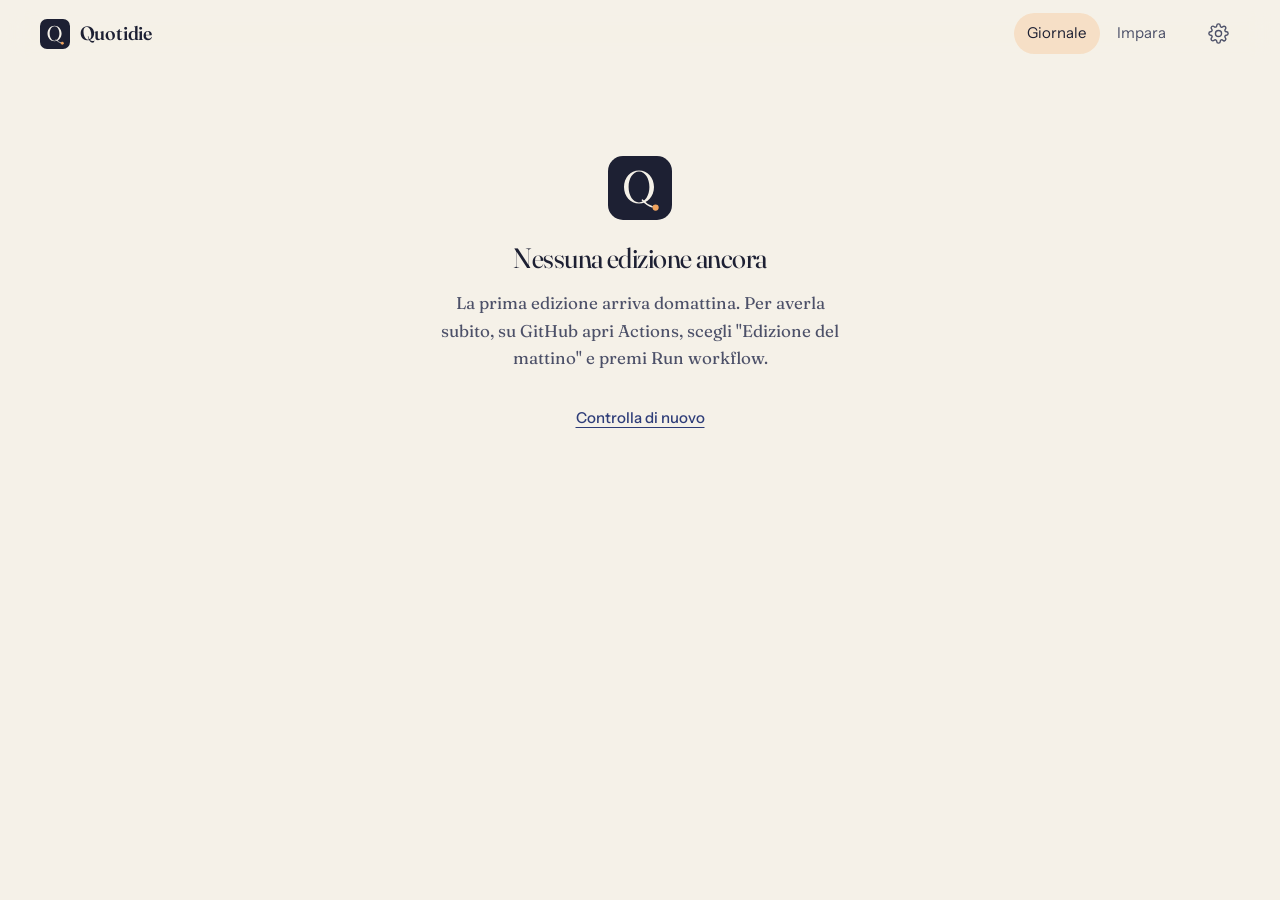
==== index.html @ 39e0396f "Prima versione di Quotidie" ====
<!DOCTYPE html>
<html lang="it" data-theme="auto">
<head>
  <meta charset="utf-8">
  <meta name="viewport" content="width=device-width, initial-scale=1, viewport-fit=cover">
  <title>Quotidie</title>
  <meta name="description" content="Il tuo giornale del mattino e una lezione al giorno.">

  <!-- iOS: installazione come app dalla schermata Home (icona e manifest li genera app.js) -->
  <meta name="apple-mobile-web-app-capable" content="yes">
  <meta name="mobile-web-app-capable" content="yes">
  <meta name="apple-mobile-web-app-status-bar-style" content="black-translucent">
  <meta name="apple-mobile-web-app-title" content="Quotidie">
  <meta name="format-detection" content="telephone=no">
  <meta name="theme-color" content="#F5F1E8" id="theme-color">

  <link rel="preconnect" href="https://fonts.googleapis.com">
  <link rel="preconnect" href="https://fonts.gstatic.com" crossorigin>
  <link rel="stylesheet" href="https://fonts.googleapis.com/css2?family=Fraunces:ital,opsz,wght@0,9..144,300..800;1,9..144,300..700&family=Instrument+Sans:wght@400..600&display=swap">
  <link rel="stylesheet" href="style.css">

  <!-- Applica subito tema e dimensione testo salvati, per evitare il flash -->
  <script>
    try {
      var p = JSON.parse(localStorage.getItem('qd.prefs') || '{}');
      if (p.theme) document.documentElement.dataset.theme = p.theme;
      if (p.textScale) document.documentElement.style.setProperty('--text-scale', p.textScale);
    } catch (e) {}
  </script>
</head>
<body>
  <!-- Monogramma: una Q dal tratto contrastato, la coda finisce nel sole -->
  <svg width="0" height="0" style="position:absolute" aria-hidden="true">
    <symbol id="logo-mark" viewBox="0 0 64 64">
      <rect width="64" height="64" rx="15" fill="var(--logo-bg)"/>
      <path fill="var(--logo-line)" fill-rule="evenodd" d="M31 14.5c-8.6 0-15 7.4-15 16.5s6.4 16.5 15 16.5 15-7.4 15-16.5-6.4-16.5-15-16.5Zm0 1.1c-6 0-10.4 6.9-10.4 15.4S25 46.4 31 46.4 41.4 39.5 41.4 31 37 15.6 31 15.6Z"/>
      <path d="M34.5 44.2c2.6 2.9 5.6 5.4 9.6 6.6" fill="none" stroke="var(--logo-line)" stroke-width="1.6" stroke-linecap="round"/>
      <circle cx="47.6" cy="51.6" r="3.1" fill="var(--logo-sun)"/>
    </symbol>
  </svg>

  <header class="topbar" id="topbar">
    <a class="brand" href="#/news" aria-label="Quotidie, vai al giornale">
      <svg class="brand-mark" aria-hidden="true"><use href="#logo-mark"/></svg>
      <span class="brand-name">Quotidie</span>
    </a>
    <nav class="topnav" aria-label="Sezioni">
      <a href="#/news" data-tab="news">Giornale</a>
      <a href="#/learn" data-tab="learn">Impara</a>
    </nav>
    <a class="icon-btn" href="#/settings" data-tab="settings" aria-label="Impostazioni">
      <svg viewBox="0 0 24 24" aria-hidden="true"><path d="M12 15.5a3.5 3.5 0 1 0 0-7 3.5 3.5 0 0 0 0 7Z"/><path d="M19.4 15a1.7 1.7 0 0 0 .34 1.87l.06.06a2 2 0 1 1-2.83 2.83l-.06-.06a1.7 1.7 0 0 0-1.87-.34 1.7 1.7 0 0 0-1.03 1.56V21a2 2 0 1 1-4 0v-.09A1.7 1.7 0 0 0 8.9 19.4a1.7 1.7 0 0 0-1.87.34l-.06.06a2 2 0 1 1-2.83-2.83l.06-.06A1.7 1.7 0 0 0 4.6 15a1.7 1.7 0 0 0-1.56-1.03H3a2 2 0 1 1 0-4h.09A1.7 1.7 0 0 0 4.6 8.9a1.7 1.7 0 0 0-.34-1.87l-.06-.06a2 2 0 1 1 2.83-2.83l.06.06A1.7 1.7 0 0 0 8.96 4.6H9a1.7 1.7 0 0 0 1-1.56V3a2 2 0 1 1 4 0v.09a1.7 1.7 0 0 0 1.03 1.56 1.7 1.7 0 0 0 1.87-.34l.06-.06a2 2 0 1 1 2.83 2.83l-.06.06A1.7 1.7 0 0 0 19.4 9v.04a1.7 1.7 0 0 0 1.56 1H21a2 2 0 1 1 0 4h-.09a1.7 1.7 0 0 0-1.51.96Z"/></svg>
    </a>
    <div class="progress" aria-hidden="true"><span id="progress-bar"></span></div>
  </header>

  <main id="view" tabindex="-1" aria-live="polite"></main>

  <nav class="tabbar" aria-label="Sezioni">
    <a href="#/news" data-tab="news">
      <svg viewBox="0 0 24 24" aria-hidden="true"><path d="M4 5h13v14H6a2 2 0 0 1-2-2V5Z"/><path d="M17 9h3v8a2 2 0 0 1-2 2"/><path d="M7.5 9h6M7.5 12.5h6M7.5 16h4"/></svg>
      <span>Giornale</span>
    </a>
    <a href="#/learn" data-tab="learn">
      <svg viewBox="0 0 24 24" aria-hidden="true"><path d="M12 7c-2-1.6-4.6-2-8-2v13c3.4 0 6 .4 8 2 2-1.6 4.6-2 8-2V5c-3.4 0-6 .4-8 2Z"/><path d="M12 7v13"/></svg>
      <span>Impara</span>
    </a>
  </nav>

  <div class="toast" id="toast" role="status" aria-live="polite"></div>

  <script src="app.js"></script>
</body>
</html>
---- style.css ----
/* =========================================================
   Quotidie — giornale del mattino + microlearning
   Concetto: l'alba. Carta chiara e inchiostro notte di giorno,
   cielo notturno e luce d'albicocca al buio.
   ========================================================= */

:root {
  --text-scale: 1;

  /* Alba (tema chiaro) */
  --paper: #F5F1E8;
  --paper-raised: #FBF8F2;
  --ink: #1D2033;
  --ink-soft: #4C5068;
  --ink-faint: #868AA0;
  --rule: #DCD5C6;
  --accent: #2E3D78;          /* blu notte che sfuma nell'alba */
  --sun: #E3904B;             /* albicocca: la prima luce */
  --sun-soft: #F6DFC6;
  --unread: #E3904B;

  --logo-bg: #1D2033;
  --logo-sun: #F0A35E;
  --logo-line: #F5F1E8;

  --serif: "Fraunces", "Iowan Old Style", Georgia, serif;
  --sans: "Instrument Sans", -apple-system, BlinkMacSystemFont, "Segoe UI", sans-serif;

  --measure: 36rem;
  --gutter: clamp(1.25rem, 5vw, 2.5rem);
  --topbar-h: 3.5rem;
  --tabbar-h: 3.75rem;

  --safe-top: env(safe-area-inset-top, 0px);
  --safe-bottom: env(safe-area-inset-bottom, 0px);

  color-scheme: light;
}

/* Notte (tema scuro) */
:root[data-theme="dark"] {
  --paper: #13151F;
  --paper-raised: #1A1D2A;
  --ink: #ECE5D6;
  --ink-soft: #B5B0A6;
  --ink-faint: #7C7A80;
  --rule: #2C3040;
  --accent: #F0A35E;
  --sun: #F0A35E;
  --sun-soft: #3A2E28;
  --unread: #F0A35E;
  --logo-bg: #ECE5D6;
  --logo-sun: #E3904B;
  --logo-line: #13151F;
  color-scheme: dark;
}
@media (prefers-color-scheme: dark) {
  :root[data-theme="auto"] {
    --paper: #13151F;
    --paper-raised: #1A1D2A;
    --ink: #ECE5D6;
    --ink-soft: #B5B0A6;
    --ink-faint: #7C7A80;
    --rule: #2C3040;
    --accent: #F0A35E;
    --sun: #F0A35E;
    --sun-soft: #3A2E28;
    --unread: #F0A35E;
    --logo-bg: #ECE5D6;
    --logo-sun: #E3904B;
    --logo-line: #13151F;
    color-scheme: dark;
  }
}

/* ---------- Base ---------- */
*, *::before, *::after { box-sizing: border-box; }

html {
  font-size: calc(100% * var(--text-scale));
  -webkit-text-size-adjust: 100%;
  text-size-adjust: 100%;
  -webkit-tap-highlight-color: transparent;
  scroll-padding-top: calc(var(--topbar-h) + var(--safe-top) + 1rem);
}

body {
  margin: 0;
  min-height: 100dvh;
  background: var(--paper);
  color: var(--ink);
  font-family: var(--serif);
  font-optical-sizing: auto;
  font-size: 1.0625rem;
  line-height: 1.62;
  font-feature-settings: "kern", "liga", "onum";
  -webkit-font-smoothing: antialiased;
  text-rendering: optimizeLegibility;
  transition: background-color .3s ease, color .3s ease;
}

a { color: inherit; }
button, input, select, textarea { font: inherit; color: inherit; }
img, svg { display: block; }

:focus-visible {
  outline: 2px solid var(--sun);
  outline-offset: 3px;
  border-radius: 4px;
}

.sr-only {
  position: absolute; width: 1px; height: 1px; padding: 0; margin: -1px;
  overflow: hidden; clip: rect(0 0 0 0); white-space: nowrap; border: 0;
}

/* ---------- Topbar ---------- */
.topbar {
  position: fixed; inset: 0 0 auto 0; z-index: 20;
  height: calc(var(--topbar-h) + var(--safe-top));
  padding: var(--safe-top) var(--gutter) 0;
  display: flex; align-items: center; gap: 1rem;
  background: color-mix(in srgb, var(--paper) 86%, transparent);
  -webkit-backdrop-filter: saturate(1.4) blur(14px);
  backdrop-filter: saturate(1.4) blur(14px);
  border-bottom: 1px solid transparent;
  transition: border-color .25s ease;
}
.topbar.is-scrolled { border-bottom-color: var(--rule); }

.brand {
  display: flex; align-items: center; gap: .6rem;
  text-decoration: none; margin-right: auto;
  min-height: 44px;
}
.brand-mark { width: 30px; height: 30px; }
.brand-name {
  font-family: var(--serif);
  font-variation-settings: "opsz" 72;
  font-weight: 560;
  font-size: 1.2rem;
  letter-spacing: -.01em;
}

.topnav { display: none; gap: .25rem; font-family: var(--sans); font-size: .9375rem; }
.topnav a {
  text-decoration: none; color: var(--ink-soft);
  padding: .5rem .85rem; border-radius: 999px;
  transition: color .2s ease, background-color .2s ease;
}
.topnav a:hover { color: var(--ink); }
.topnav a.is-active { color: var(--ink); background: var(--sun-soft); }

.icon-btn {
  display: grid; place-items: center;
  width: 44px; height: 44px; margin-right: -10px;
  color: var(--ink-soft); border-radius: 999px;
  transition: color .2s ease;
}
.icon-btn svg { width: 21px; height: 21px; fill: none; stroke: currentColor; stroke-width: 1.6; stroke-linecap: round; stroke-linejoin: round; }
.icon-btn.is-active, .icon-btn:hover { color: var(--ink); }

.progress { position: absolute; left: 0; right: 0; bottom: -1px; height: 2px; pointer-events: none; }
.progress span {
  display: block; height: 100%; width: 100%;
  background: var(--sun);
  transform-origin: 0 50%; transform: scaleX(0);
}

/* ---------- Tabbar (mobile) ---------- */
.tabbar {
  position: fixed; inset: auto 0 0 0; z-index: 20;
  display: grid; grid-template-columns: repeat(2, 1fr);
  height: calc(var(--tabbar-h) + var(--safe-bottom));
  padding-bottom: var(--safe-bottom);
  background: color-mix(in srgb, var(--paper) 88%, transparent);
  -webkit-backdrop-filter: saturate(1.4) blur(14px);
  backdrop-filter: saturate(1.4) blur(14px);
  border-top: 1px solid var(--rule);
  font-family: var(--sans);
  touch-action: manipulation;
  overscroll-behavior: contain;
}
.tabbar a {
  display: flex; flex-direction: column; align-items: center; justify-content: center; gap: 3px;
  text-decoration: none; color: var(--ink-faint);
  font-size: .6875rem; font-weight: 500; letter-spacing: .01em;
  transition: color .2s ease;
}
.tabbar svg { width: 23px; height: 23px; fill: none; stroke: currentColor; stroke-width: 1.5; stroke-linecap: round; stroke-linejoin: round; }
.tabbar a.is-active { color: var(--ink); }
.tabbar a.is-active svg { stroke: var(--sun); stroke-width: 1.8; }

/* ---------- Main ---------- */
main {
  padding:
    calc(var(--topbar-h) + var(--safe-top) + 1.5rem)
    var(--gutter)
    calc(var(--tabbar-h) + var(--safe-bottom) + 3rem);
  max-width: 72rem;
  margin: 0 auto;
  outline: none;
}

.view-enter { animation: view-in .45s cubic-bezier(.2,.7,.2,1) both; }
@keyframes view-in {
  from { opacity: 0; transform: translateY(8px); }
  to   { opacity: 1; transform: none; }
}

/* ---------- Masthead (giornale) ---------- */
.masthead {
  max-width: var(--measure);
  margin: 0 auto 2.5rem;
}
.dateline {
  font-family: var(--sans);
  font-size: .875rem;
  color: var(--ink-soft);
  display: flex; flex-wrap: wrap; align-items: baseline; gap: .35rem 1rem;
}
.dateline .stale {
  color: var(--sun);
}
.masthead h1 {
  font-variation-settings: "opsz" 144;
  font-weight: 380;
  font-size: clamp(2.6rem, 11vw, 4.75rem);
  line-height: .98;
  letter-spacing: -.035em;
  margin: .35rem 0 1.25rem;
}
.masthead h1 em {
  font-style: italic;
  font-weight: 300;
  color: var(--ink-soft);
}

/* Il "sole che sorge": un'unica animazione all'apertura */
.dawn {
  height: 3px; margin: 0 0 1.75rem;
  background: linear-gradient(90deg, var(--accent), var(--sun) 55%, transparent);
  border-radius: 3px;
  transform-origin: 0 50%;
  animation: dawn 1.2s cubic-bezier(.3,.6,.1,1) .1s both;
}
@keyframes dawn { from { transform: scaleX(0); opacity: 0; } to { transform: none; opacity: 1; } }

.brief {
  margin: 0; padding: 0; list-style: none;
  font-size: 1.1875rem; line-height: 1.5;
  font-variation-settings: "opsz" 24;
}
.brief li {
  position: relative;
  padding-left: 1.4rem;
  margin-bottom: .7rem;
}
.brief li::before {
  content: ""; position: absolute; left: 0; top: .62em;
  width: .5rem; height: .5rem; border-radius: 50%;
  background: var(--sun);
}

/* ---------- Sezioni del giornale ---------- */
.desk { margin: 0 auto 3rem; max-width: var(--measure); }
.desk-head {
  display: flex; align-items: baseline; justify-content: space-between; gap: 1rem;
  padding-bottom: .6rem;
  margin-bottom: 1.5rem;
  border-bottom: 1px solid var(--ink);
}
.desk-head h2 {
  margin: 0;
  font-variation-settings: "opsz" 96;
  font-weight: 500;
  font-size: 1.625rem;
  letter-spacing: -.02em;
}
.desk-head .meta { font-family: var(--sans); font-size: .8125rem; color: var(--ink-faint); }

.story { padding-bottom: 1.6rem; margin-bottom: 1.6rem; border-bottom: 1px solid var(--rule); }
.story:last-child { border-bottom: 0; margin-bottom: 0; }
.story h3 {
  margin: 0 0 .5rem;
  font-variation-settings: "opsz" 48;
  font-weight: 560;
  font-size: 1.3125rem;
  line-height: 1.22;
  letter-spacing: -.012em;
}
.story p { margin: 0 0 .65rem; color: var(--ink); }
.story .why {
  font-style: italic;
  color: var(--ink-soft);
  padding-left: .9rem;
  border-left: 2px solid var(--sun);
}
.sources { display: flex; flex-wrap: wrap; gap: .4rem; margin-top: .85rem; font-family: var(--sans); }
.sources a {
  font-size: .78rem; text-decoration: none;
  color: var(--ink-soft);
  padding: .3rem .6rem;
  border: 1px solid var(--rule);
  border-radius: 999px;
  transition: border-color .2s ease, color .2s ease;
}
.sources a:hover { color: var(--ink); border-color: var(--ink-faint); }

/* ---------- Lezione ---------- */
.lesson { max-width: var(--measure); margin: 0 auto; }
.lesson-meta {
  font-family: var(--sans); font-size: .875rem; color: var(--ink-soft);
  display: flex; flex-wrap: wrap; gap: .35rem 1rem; align-items: center;
}
.lesson-meta .cat {
  color: var(--accent);
  font-weight: 600;
}
.lesson h1 {
  font-variation-settings: "opsz" 144;
  font-weight: 400;
  font-size: clamp(2.1rem, 8.5vw, 3.6rem);
  line-height: 1.04;
  letter-spacing: -.03em;
  margin: .6rem 0 1rem;
  text-wrap: balance;
}
.lesson .hook {
  font-size: 1.25rem; line-height: 1.5;
  font-style: italic; font-weight: 340;
  color: var(--ink-soft);
  margin: 0 0 2rem;
  text-wrap: pretty;
}
.lesson h2 {
  font-variation-settings: "opsz" 60;
  font-weight: 560;
  font-size: 1.375rem;
  letter-spacing: -.015em;
  line-height: 1.25;
  margin: 2.25rem 0 .7rem;
}
.lesson p { margin: 0 0 1.05rem; text-wrap: pretty; hyphens: auto; }
.lesson .body > section:first-of-type p:first-of-type::first-letter {
  float: left;
  font-variation-settings: "opsz" 144;
  font-weight: 400;
  font-size: 4.1em;
  line-height: .82;
  margin: .08em .1em 0 -.03em;
  color: var(--accent);
}

.callout {
  margin: 2.25rem 0;
  padding: 1.35rem 1.4rem 1.2rem;
  background: var(--paper-raised);
  border-radius: 14px;
  border: 1px solid var(--rule);
}
.callout h3 {
  margin: 0 0 .7rem;
  font-family: var(--sans);
  font-size: .875rem; font-weight: 600;
  color: var(--accent);
}
.callout ol { margin: 0; padding-left: 1.2rem; }
.callout li { margin-bottom: .5rem; padding-left: .25rem; }
.callout li::marker { color: var(--sun); font-weight: 600; }
.callout p:last-child { margin-bottom: 0; }
.callout.sunlit { background: var(--sun-soft); border-color: transparent; }

.further { font-family: var(--sans); font-size: .9rem; color: var(--ink-soft); }

.lesson-actions {
  display: flex; gap: .6rem; flex-wrap: wrap;
  margin: 2.5rem 0 0; padding-top: 1.5rem;
  border-top: 1px solid var(--rule);
}

/* ---------- Bottoni ---------- */
.btn {
  display: inline-flex; align-items: center; gap: .5rem;
  min-height: 44px; padding: 0 1.1rem;
  font-family: var(--sans); font-size: .9375rem; font-weight: 500;
  border-radius: 999px;
  border: 1px solid var(--rule);
  background: transparent; color: var(--ink);
  cursor: pointer; text-decoration: none;
  transition: background-color .2s ease, border-color .2s ease, color .2s ease, transform .15s ease;
}
.btn:active { transform: scale(.97); }
.btn svg { width: 18px; height: 18px; fill: none; stroke: currentColor; stroke-width: 1.7; stroke-linecap: round; stroke-linejoin: round; }
.btn.primary { background: var(--ink); color: var(--paper); border-color: var(--ink); }
.btn.is-on { border-color: var(--sun); color: var(--ink); background: var(--sun-soft); }
.btn.is-on svg { stroke: var(--sun); }
.btn.fav.is-on svg { fill: var(--sun); }
.btn.small { min-height: 36px; padding: 0 .9rem; font-size: .85rem; }
.btn[disabled] { opacity: .5; pointer-events: none; }

/* ---------- Impara: Oggi | Storico ---------- */
.subnav { max-width: var(--measure); margin: 0 auto 2rem; }
.subnav .segmented a {
  display: inline-flex; align-items: center; gap: .45rem;
  min-height: 38px; padding: 0 1.15rem;
  border-radius: 999px; text-decoration: none;
  color: var(--ink-soft); font-size: .9rem;
  transition: background-color .2s ease, color .2s ease;
}
.subnav .segmented a.is-on { background: var(--ink); color: var(--paper); }
.badge {
  display: inline-grid; place-items: center;
  min-width: 1.25rem; height: 1.25rem; padding: 0 .35rem;
  font-size: .72rem; font-weight: 600; line-height: 1;
  border-radius: 999px;
  background: var(--sun); color: #1D2033;
}

/* Link testuali (Riprova, Torna allo storico) */
.text-link {
  display: inline-flex; align-items: center; gap: .3rem;
  min-height: 44px; padding: 0;
  font-family: var(--sans); font-size: .9375rem; font-weight: 500;
  color: var(--accent);
  background: none; border: 0; cursor: pointer;
  text-decoration: underline; text-underline-offset: .25em; text-decoration-thickness: 1px;
}
.text-link svg { width: 16px; height: 16px; fill: none; stroke: currentColor; stroke-width: 1.8; stroke-linecap: round; stroke-linejoin: round; }
.text-link.back { text-decoration: none; margin: -.5rem 0 .5rem; }

/* ---------- Storico ---------- */
.archive { max-width: var(--measure); margin: 0 auto; }

.stats {
  display: grid; grid-template-columns: 1.4fr 1fr 1fr;
  gap: 1px; background: var(--rule);
  border: 1px solid var(--rule); border-radius: 16px;
  overflow: hidden; margin-bottom: 1.75rem;
}
.stat { background: var(--paper-raised); padding: 1rem 1.1rem; }
.stat b {
  display: block;
  font-variation-settings: "opsz" 144;
  font-weight: 420;
  font-size: 2.1rem; line-height: 1;
  letter-spacing: -.03em;
}
.stat span { font-family: var(--sans); font-size: .8125rem; color: var(--ink-soft); }
.stat.streak b { color: var(--sun); }

.week { display: flex; gap: 6px; margin-top: .7rem; }
.week i {
  width: 10px; height: 10px; border-radius: 50%;
  border: 1.5px solid var(--rule);
}
.week i.on { background: var(--sun); border-color: var(--sun); }

.filters { display: grid; gap: .75rem; margin-bottom: 1.75rem; }
.search {
  width: 100%; min-height: 46px;
  padding: 0 1rem 0 2.6rem;
  font-family: var(--sans); font-size: 1rem; /* ≥16px: niente zoom su iOS */
  background: var(--paper-raised)
    url("data:image/svg+xml,%3Csvg xmlns='http://www.w3.org/2000/svg' viewBox='0 0 24 24' fill='none' stroke='%23868AA0' stroke-width='1.8' stroke-linecap='round'%3E%3Ccircle cx='11' cy='11' r='6.5'/%3E%3Cpath d='m20 20-4.2-4.2'/%3E%3C/svg%3E")
    no-repeat .85rem 50% / 18px;
  border: 1px solid var(--rule); border-radius: 12px;
  -webkit-appearance: none; appearance: none;
}
.search:focus { outline: none; border-color: var(--ink-faint); }

.chips {
  display: flex; gap: .45rem;
  overflow-x: auto; scrollbar-width: none;
  margin: 0 calc(var(--gutter) * -1); padding: 0 var(--gutter);
  -webkit-overflow-scrolling: touch;
}
.chips::-webkit-scrollbar { display: none; }
.chip {
  flex: none;
  min-height: 36px; padding: 0 .9rem;
  font-family: var(--sans); font-size: .85rem;
  border: 1px solid var(--rule); border-radius: 999px;
  background: transparent; color: var(--ink-soft);
  cursor: pointer; white-space: nowrap;
  transition: all .2s ease;
}
.chip.is-on { background: var(--ink); color: var(--paper); border-color: var(--ink); }

.month {
  font-family: var(--sans); font-size: .8125rem; font-weight: 600;
  color: var(--ink-faint);
  margin: 2rem 0 .25rem;
  text-transform: capitalize;
}
.entry {
  display: grid; grid-template-columns: 3rem 1fr auto; gap: .9rem; align-items: center;
  padding: 1rem 0;
  border-bottom: 1px solid var(--rule);
  text-decoration: none;
  min-height: 44px;
}
.entry .day {
  text-align: center; line-height: 1;
  font-family: var(--sans);
}
.entry .day b {
  display: block;
  font-family: var(--serif); font-variation-settings: "opsz" 96;
  font-weight: 420; font-size: 1.65rem; letter-spacing: -.02em;
}
.entry .day small { font-size: .7rem; color: var(--ink-faint); text-transform: capitalize; }
.entry h3 {
  margin: 0 0 .15rem;
  font-variation-settings: "opsz" 36;
  font-weight: 520; font-size: 1.0625rem; line-height: 1.3;
}
.entry .sub { font-family: var(--sans); font-size: .8125rem; color: var(--ink-faint); }
.entry .marks { display: flex; gap: .5rem; align-items: center; }
.entry .dot { width: 8px; height: 8px; border-radius: 50%; background: var(--unread); }
.entry .star { width: 16px; height: 16px; fill: var(--sun); }
.entry.is-read h3 { color: var(--ink-soft); font-weight: 440; }

/* ---------- Impostazioni ---------- */
.settings { max-width: 40rem; margin: 0 auto; }
.settings h1 {
  font-variation-settings: "opsz" 144; font-weight: 400;
  font-size: clamp(2.2rem, 9vw, 3.2rem); letter-spacing: -.03em; line-height: 1;
  margin: 0 0 2rem;
}
.group { margin-bottom: 2.5rem; }
.group h2 {
  font-variation-settings: "opsz" 60; font-weight: 560;
  font-size: 1.25rem; letter-spacing: -.01em;
  margin: 0 0 .35rem;
}
.group > p { margin: 0 0 1rem; color: var(--ink-soft); font-size: .95rem; }
.group .hint { font-family: var(--sans); font-size: .82rem; color: var(--ink-faint); margin: 0 0 1rem; }
.group-head { display: flex; align-items: center; justify-content: space-between; gap: 1rem; margin-bottom: .35rem; }
.group-head h2 { margin: 0; }

.pill {
  flex: none;
  font-family: var(--sans); font-size: .78rem; font-weight: 500;
  padding: .25rem .7rem; border-radius: 999px;
  border: 1px solid var(--rule); color: var(--ink-faint);
}
.pill.is-on { border-color: transparent; background: var(--sun-soft); color: var(--ink); }
.pill.is-on::before {
  content: ""; display: inline-block; width: .45rem; height: .45rem; margin-right: .4rem;
  border-radius: 50%; background: var(--sun); vertical-align: .05em;
}

.notice {
  margin-top: .9rem;
  font-family: var(--sans); font-size: .85rem; line-height: 1.5;
  color: var(--ink-faint);
}
.notice.is-warn {
  color: var(--ink);
  padding: .8rem 1rem;
  background: var(--sun-soft);
  border-radius: 12px;
}
.notice a { color: var(--accent); text-underline-offset: .2em; }

.howto {
  margin: 0 0 1.25rem;
  border: 1px solid var(--rule); border-radius: 12px;
  background: var(--paper-raised);
}
.howto summary {
  min-height: 44px; padding: .7rem 1rem;
  display: flex; align-items: center; justify-content: space-between;
  font-family: var(--sans); font-size: .9rem; font-weight: 500;
  cursor: pointer; list-style: none;
}
.howto summary::-webkit-details-marker { display: none; }
.howto summary::after {
  content: ""; width: 8px; height: 8px;
  border-right: 1.5px solid var(--ink-faint); border-bottom: 1.5px solid var(--ink-faint);
  transform: rotate(45deg) translateY(-2px); transition: transform .2s ease;
}
.howto[open] summary::after { transform: rotate(-135deg) translateY(-2px); }
.howto ol { margin: 0; padding: 0 1rem 0 2.2rem; font-size: .95rem; }
.howto li { margin-bottom: .55rem; }
.howto li::marker { color: var(--sun); font-family: var(--sans); font-weight: 600; }
.howto a { color: var(--accent); text-underline-offset: .2em; }
.howto .hint { padding: .25rem 1rem 1rem; margin: 0; }

.segmented {
  display: inline-flex; padding: 3px;
  background: var(--paper-raised);
  border: 1px solid var(--rule); border-radius: 999px;
  font-family: var(--sans);
}
.segmented button {
  min-height: 38px; padding: 0 1rem;
  border: 0; background: transparent; border-radius: 999px;
  color: var(--ink-soft); font-size: .9rem; cursor: pointer;
  transition: background-color .2s ease, color .2s ease;
}
.segmented button.is-on { background: var(--ink); color: var(--paper); }

.topic-list { display: flex; flex-wrap: wrap; gap: .45rem; margin-bottom: 1rem; }
.topic {
  display: inline-flex; align-items: center; gap: .4rem;
  min-height: 38px; padding: 0 .4rem 0 .9rem;
  font-family: var(--sans); font-size: .875rem;
  border: 1px solid var(--rule); border-radius: 999px;
  background: transparent; color: var(--ink-faint);
  cursor: pointer;
  transition: all .2s ease;
}
.topic.is-on { color: var(--ink); border-color: var(--ink-faint); background: var(--paper-raised); }
.topic .x {
  display: grid; place-items: center;
  width: 26px; height: 26px; border-radius: 50%;
  color: var(--ink-faint);
}
.topic .x:hover { background: var(--rule); color: var(--ink); }
.topic:not(.is-on) { text-decoration: line-through; text-decoration-color: var(--rule); }

.row { display: flex; gap: .5rem; flex-wrap: wrap; align-items: center; }
.field {
  flex: 1 1 14rem; min-height: 44px; padding: 0 .9rem;
  font-family: var(--sans); font-size: 1rem;
  background: var(--paper-raised);
  border: 1px solid var(--rule); border-radius: 12px;
  -webkit-appearance: none; appearance: none;
}
.field:focus { outline: none; border-color: var(--ink-faint); }
label.lbl { display: block; font-family: var(--sans); font-size: .82rem; color: var(--ink-soft); margin: .9rem 0 .35rem; }

/* ---------- Stati ---------- */
.empty, .loading {
  max-width: var(--measure); margin: 4rem auto; text-align: center;
}
.empty h2 {
  font-variation-settings: "opsz" 96; font-weight: 420;
  font-size: 1.75rem; letter-spacing: -.02em; margin: 1rem 0 .5rem;
}
.empty p { color: var(--ink-soft); margin: 0 auto 1.5rem; max-width: 26rem; }
.empty svg { width: 64px; height: 64px; margin: 0 auto; }

.skeleton {
  border-radius: 6px; margin-bottom: .8rem;
  background: linear-gradient(90deg, var(--rule) 0%, var(--paper-raised) 50%, var(--rule) 100%);
  background-size: 200% 100%;
  animation: shimmer 1.4s linear infinite;
}
@keyframes shimmer { to { background-position: -200% 0; } }

.toast {
  position: fixed; left: 50%; z-index: 30;
  bottom: calc(var(--tabbar-h) + var(--safe-bottom) + 1rem);
  transform: translate(-50%, 1rem);
  padding: .7rem 1.1rem;
  font-family: var(--sans); font-size: .9rem;
  background: var(--ink); color: var(--paper);
  border-radius: 999px;
  opacity: 0; pointer-events: none;
  transition: opacity .25s ease, transform .25s ease;
  max-width: calc(100vw - 2rem);
  text-align: center;
}
.toast.is-on { opacity: 1; transform: translate(-50%, 0); }

/* ---------- Desktop ---------- */
@media (min-width: 900px) {
  :root { --tabbar-h: 0px; --topbar-h: 4.25rem; }
  .tabbar { display: none; }
  .topnav { display: flex; }
  .icon-btn { margin-right: 0; }
  .toast { bottom: 2rem; }

  .masthead { max-width: none; display: grid; grid-template-columns: 1.15fr 1fr; gap: 0 4rem; align-items: end; margin-bottom: 3.5rem; }
  .masthead .dateline, .masthead h1 { grid-column: 1; }
  .masthead .dawn { grid-column: 1 / -1; grid-row: 3; }
  .masthead .brief { grid-column: 1 / -1; grid-row: 4; columns: 3; column-gap: 2.5rem; }
  .brief li { break-inside: avoid; }

  .desks {
    display: grid; grid-template-columns: 1fr 1fr; gap: 0 4rem;
    align-items: start;
  }
  .desk { max-width: none; margin-left: 0; margin-right: 0; }
}

@media (prefers-reduced-motion: reduce) {
  *, *::before, *::after {
    animation-duration: .01ms !important;
    animation-iteration-count: 1 !important;
    transition-duration: .01ms !important;
  }
}

[hidden] { display: none !important; }
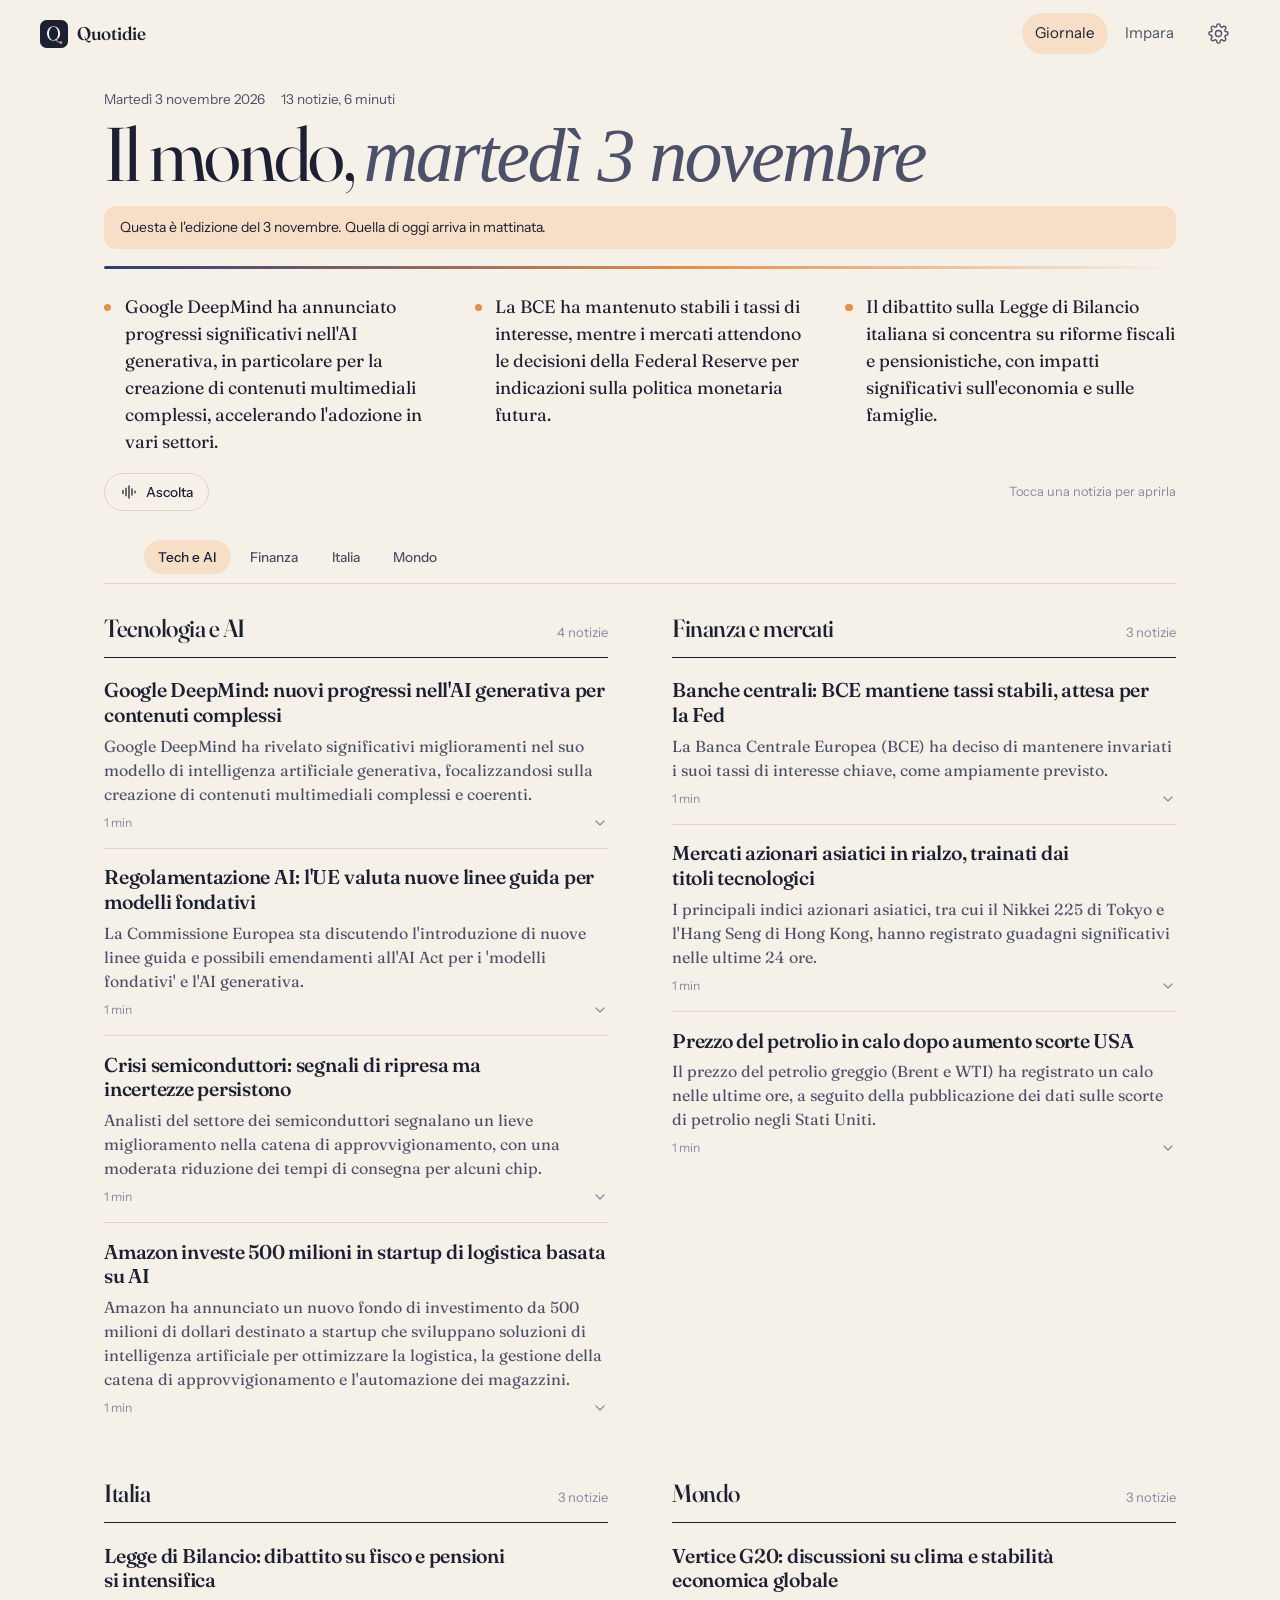
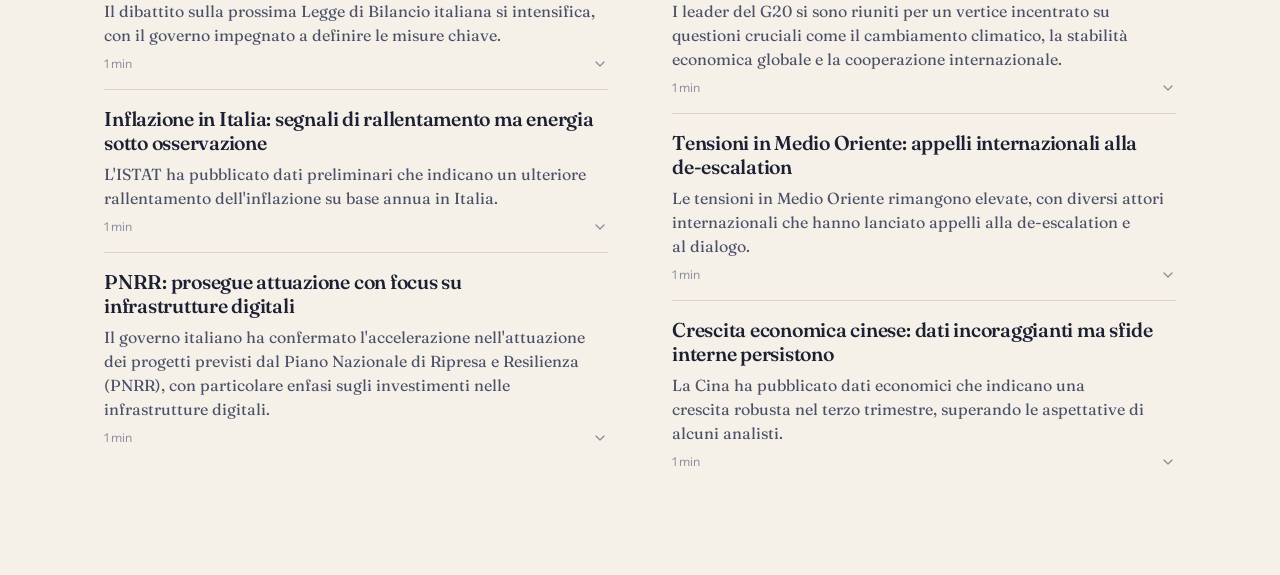
==== commit dd4bd6ea: "Quotidie v3: giornale da 10 minuti, percorsi, ascolto, offline, aggiornamento dall'app" ====
--- a/index.html
+++ b/index.html
@@ -48,15 +48,45 @@
       <a href="#/news" data-tab="news">Giornale</a>
       <a href="#/learn" data-tab="learn">Impara</a>
     </nav>
+    <button class="icon-btn run-chip" id="run-chip" type="button" hidden aria-label="Stato dell'aggiornamento">
+      <span class="run-chip-dot"></span><span class="run-chip-text">Aggiornamento</span>
+    </button>
     <a class="icon-btn" href="#/settings" data-tab="settings" aria-label="Impostazioni">
       <svg viewBox="0 0 24 24" aria-hidden="true"><path d="M12 15.5a3.5 3.5 0 1 0 0-7 3.5 3.5 0 0 0 0 7Z"/><path d="M19.4 15a1.7 1.7 0 0 0 .34 1.87l.06.06a2 2 0 1 1-2.83 2.83l-.06-.06a1.7 1.7 0 0 0-1.87-.34 1.7 1.7 0 0 0-1.03 1.56V21a2 2 0 1 1-4 0v-.09A1.7 1.7 0 0 0 8.9 19.4a1.7 1.7 0 0 0-1.87.34l-.06.06a2 2 0 1 1-2.83-2.83l.06-.06A1.7 1.7 0 0 0 4.6 15a1.7 1.7 0 0 0-1.56-1.03H3a2 2 0 1 1 0-4h.09A1.7 1.7 0 0 0 4.6 8.9a1.7 1.7 0 0 0-.34-1.87l-.06-.06a2 2 0 1 1 2.83-2.83l.06.06A1.7 1.7 0 0 0 8.96 4.6H9a1.7 1.7 0 0 0 1-1.56V3a2 2 0 1 1 4 0v.09a1.7 1.7 0 0 0 1.03 1.56 1.7 1.7 0 0 0 1.87-.34l.06-.06a2 2 0 1 1 2.83 2.83l-.06.06A1.7 1.7 0 0 0 19.4 9v.04a1.7 1.7 0 0 0 1.56 1H21a2 2 0 1 1 0 4h-.09a1.7 1.7 0 0 0-1.51.96Z"/></svg>
     </a>
     <div class="progress" aria-hidden="true"><span id="progress-bar"></span></div>
   </header>
 
-  <main id="view" tabindex="-1" aria-live="polite"></main>
+  <div class="ptr" id="ptr" aria-hidden="true"><span></span></div>
+
+  <main id="view" tabindex="-1"></main>
+
+  <!-- Barra di ascolto -->
+  <div class="player" id="player" hidden role="region" aria-label="Ascolto">
+    <div class="player-bar"><span id="player-progress"></span></div>
+    <div class="player-row">
+      <div class="player-info">
+        <b id="player-title">Ascolto</b>
+        <span id="player-sub"></span>
+      </div>
+      <button class="player-btn" data-player="prev" type="button" aria-label="Frase precedente">
+        <svg viewBox="0 0 24 24" aria-hidden="true"><path d="M7 6v12M18 6l-8 6 8 6V6Z"/></svg>
+      </button>
+      <button class="player-btn main" data-player="toggle" type="button" aria-label="Pausa">
+        <svg class="i-pause" viewBox="0 0 24 24" aria-hidden="true"><path d="M8 5v14M16 5v14"/></svg>
+        <svg class="i-play" viewBox="0 0 24 24" aria-hidden="true"><path d="M7 5l12 7-12 7V5Z"/></svg>
+      </button>
+      <button class="player-btn" data-player="next" type="button" aria-label="Frase successiva">
+        <svg viewBox="0 0 24 24" aria-hidden="true"><path d="M17 6v12M6 6l8 6-8 6V6Z"/></svg>
+      </button>
+      <button class="player-btn" data-player="close" type="button" aria-label="Chiudi ascolto">
+        <svg viewBox="0 0 24 24" aria-hidden="true"><path d="M6 6l12 12M18 6 6 18"/></svg>
+      </button>
+    </div>
+  </div>
 
   <nav class="tabbar" aria-label="Sezioni">
+    <span class="tab-indicator" aria-hidden="true"></span>
     <a href="#/news" data-tab="news">
       <svg viewBox="0 0 24 24" aria-hidden="true"><path d="M4 5h13v14H6a2 2 0 0 1-2-2V5Z"/><path d="M17 9h3v8a2 2 0 0 1-2 2"/><path d="M7.5 9h6M7.5 12.5h6M7.5 16h4"/></svg>
       <span>Giornale</span>
@@ -67,6 +97,13 @@
     </a>
   </nav>
 
+  <!-- Finestra dal basso (aggiornamento dell'edizione) -->
+  <div class="sheet-backdrop" id="sheet-backdrop" hidden></div>
+  <section class="sheet" id="sheet" hidden role="dialog" aria-modal="true" aria-labelledby="sheet-title">
+    <div class="sheet-grip" aria-hidden="true"></div>
+    <div id="sheet-body"></div>
+  </section>
+
   <div class="toast" id="toast" role="status" aria-live="polite"></div>
 
   <script src="app.js"></script>
--- a/style.css
+++ b/style.css
@@ -18,6 +18,8 @@
   --sun: #E3904B;             /* albicocca: la prima luce */
   --sun-soft: #F6DFC6;
   --unread: #E3904B;
+  --press: rgba(29, 32, 51, .05);
+  --shadow: 0 -8px 40px rgba(29, 32, 51, .14);
 
   --logo-bg: #1D2033;
   --logo-sun: #F0A35E;
@@ -27,9 +29,10 @@
   --sans: "Instrument Sans", -apple-system, BlinkMacSystemFont, "Segoe UI", sans-serif;
 
   --measure: 36rem;
-  --gutter: clamp(1.25rem, 5vw, 2.5rem);
-  --topbar-h: 3.5rem;
-  --tabbar-h: 3.75rem;
+  --gutter: clamp(1.15rem, 5vw, 2.5rem);
+  --topbar-h: 3.25rem;
+  --tabbar-h: 3.6rem;
+  --ease: cubic-bezier(.2, .7, .2, 1);
 
   --safe-top: env(safe-area-inset-top, 0px);
   --safe-bottom: env(safe-area-inset-bottom, 0px);
@@ -49,6 +52,8 @@
   --sun: #F0A35E;
   --sun-soft: #3A2E28;
   --unread: #F0A35E;
+  --press: rgba(236, 229, 214, .06);
+  --shadow: 0 -8px 40px rgba(0, 0, 0, .5);
   --logo-bg: #ECE5D6;
   --logo-sun: #E3904B;
   --logo-line: #13151F;
@@ -66,6 +71,8 @@
     --sun: #F0A35E;
     --sun-soft: #3A2E28;
     --unread: #F0A35E;
+    --press: rgba(236, 229, 214, .06);
+    --shadow: 0 -8px 40px rgba(0, 0, 0, .5);
     --logo-bg: #ECE5D6;
     --logo-sun: #E3904B;
     --logo-line: #13151F;
@@ -81,7 +88,8 @@
   -webkit-text-size-adjust: 100%;
   text-size-adjust: 100%;
   -webkit-tap-highlight-color: transparent;
-  scroll-padding-top: calc(var(--topbar-h) + var(--safe-top) + 1rem);
+  scroll-padding-top: calc(var(--topbar-h) + var(--safe-top) + 3.5rem);
+  overscroll-behavior-y: none;
 }
 
 body {
@@ -98,9 +106,11 @@
   text-rendering: optimizeLegibility;
   transition: background-color .3s ease, color .3s ease;
 }
+body.sheet-open { overflow: hidden; }
 
 a { color: inherit; }
 button, input, select, textarea { font: inherit; color: inherit; }
+button { -webkit-user-select: none; user-select: none; touch-action: manipulation; }
 img, svg { display: block; }
 
 :focus-visible {
@@ -119,7 +129,7 @@
   position: fixed; inset: 0 0 auto 0; z-index: 20;
   height: calc(var(--topbar-h) + var(--safe-top));
   padding: var(--safe-top) var(--gutter) 0;
-  display: flex; align-items: center; gap: 1rem;
+  display: flex; align-items: center; gap: .5rem;
   background: color-mix(in srgb, var(--paper) 86%, transparent);
   -webkit-backdrop-filter: saturate(1.4) blur(14px);
   backdrop-filter: saturate(1.4) blur(14px);
@@ -127,18 +137,19 @@
   transition: border-color .25s ease;
 }
 .topbar.is-scrolled { border-bottom-color: var(--rule); }
+body[data-view="news"] .topbar.is-scrolled { border-bottom-color: transparent; }
 
 .brand {
-  display: flex; align-items: center; gap: .6rem;
+  display: flex; align-items: center; gap: .55rem;
   text-decoration: none; margin-right: auto;
   min-height: 44px;
 }
-.brand-mark { width: 30px; height: 30px; }
+.brand-mark { width: 28px; height: 28px; }
 .brand-name {
   font-family: var(--serif);
   font-variation-settings: "opsz" 72;
   font-weight: 560;
-  font-size: 1.2rem;
+  font-size: 1.15rem;
   letter-spacing: -.01em;
 }
 
@@ -155,10 +166,24 @@
   display: grid; place-items: center;
   width: 44px; height: 44px; margin-right: -10px;
   color: var(--ink-soft); border-radius: 999px;
-  transition: color .2s ease;
+  transition: color .2s ease, background-color .2s ease;
 }
 .icon-btn svg { width: 21px; height: 21px; fill: none; stroke: currentColor; stroke-width: 1.6; stroke-linecap: round; stroke-linejoin: round; }
 .icon-btn.is-active, .icon-btn:hover { color: var(--ink); }
+.icon-btn:active { background: var(--press); }
+
+/* Indicatore dell'aggiornamento in corso */
+.run-chip {
+  width: auto; margin-right: 0; padding: 0 .75rem;
+  display: inline-flex; gap: .45rem; align-items: center;
+  height: 32px; border: 1px solid var(--rule); background: var(--paper-raised);
+  font-family: var(--sans); font-size: .78rem; font-weight: 500; color: var(--ink);
+  cursor: pointer;
+}
+.run-chip-dot { width: 8px; height: 8px; border-radius: 50%; background: var(--sun); animation: pulse 1.4s ease-in-out infinite; }
+.run-chip[data-phase="done"] .run-chip-dot { animation: none; background: #4F9D69; }
+.run-chip[data-phase="error"] .run-chip-dot { animation: none; background: #C4553B; }
+@keyframes pulse { 50% { opacity: .35; transform: scale(.8); } }
 
 .progress { position: absolute; left: 0; right: 0; bottom: -1px; height: 2px; pointer-events: none; }
 .progress span {
@@ -185,60 +210,111 @@
   display: flex; flex-direction: column; align-items: center; justify-content: center; gap: 3px;
   text-decoration: none; color: var(--ink-faint);
   font-size: .6875rem; font-weight: 500; letter-spacing: .01em;
-  transition: color .2s ease;
-}
+  transition: color .2s ease, transform .15s ease;
+}
+.tabbar a:active { transform: scale(.94); }
 .tabbar svg { width: 23px; height: 23px; fill: none; stroke: currentColor; stroke-width: 1.5; stroke-linecap: round; stroke-linejoin: round; }
 .tabbar a.is-active { color: var(--ink); }
 .tabbar a.is-active svg { stroke: var(--sun); stroke-width: 1.8; }
+.tab-indicator {
+  position: absolute; top: -1px; left: 0;
+  width: 28px; height: 2px; border-radius: 2px;
+  background: var(--sun);
+  transition: transform .35s var(--ease), opacity .2s ease;
+}
 
 /* ---------- Main ---------- */
 main {
   padding:
-    calc(var(--topbar-h) + var(--safe-top) + 1.5rem)
+    calc(var(--topbar-h) + var(--safe-top) + 1.25rem)
     var(--gutter)
     calc(var(--tabbar-h) + var(--safe-bottom) + 3rem);
   max-width: 72rem;
   margin: 0 auto;
   outline: none;
 }
-
-.view-enter { animation: view-in .45s cubic-bezier(.2,.7,.2,1) both; }
+body.has-player main { padding-bottom: calc(var(--tabbar-h) + var(--safe-bottom) + 8rem); }
+
+.view-enter { animation: view-in .4s var(--ease) both; }
 @keyframes view-in {
-  from { opacity: 0; transform: translateY(8px); }
+  from { opacity: 0; transform: translateY(6px); }
   to   { opacity: 1; transform: none; }
 }
+
+/* Tira giù per aggiornare */
+.ptr {
+  position: fixed; left: 50%; z-index: 15;
+  top: calc(var(--topbar-h) + var(--safe-top) - 34px);
+  width: 34px; height: 34px; border-radius: 50%;
+  background: var(--paper-raised); border: 1px solid var(--rule);
+  box-shadow: 0 4px 14px rgba(0, 0, 0, .08);
+  transform: translate(-50%, 0); opacity: 0;
+  display: grid; place-items: center; pointer-events: none;
+}
+.ptr span {
+  width: 16px; height: 16px; border-radius: 50%;
+  border: 2px solid var(--rule); border-top-color: var(--sun);
+}
+.ptr.is-ready span { border-color: var(--sun); }
+.ptr.is-loading span { border-color: var(--rule); border-top-color: var(--sun); animation: spin .8s linear infinite; }
+@keyframes spin { to { transform: rotate(360deg); } }
 
 /* ---------- Masthead (giornale) ---------- */
 .masthead {
   max-width: var(--measure);
-  margin: 0 auto 2.5rem;
-}
+  margin: 0 auto 1.25rem;
+}
+.editions {
+  display: flex; gap: .4rem;
+  overflow-x: auto; scrollbar-width: none;
+  margin: 0 calc(var(--gutter) * -1) 1.1rem; padding: 0 var(--gutter);
+  font-family: var(--sans);
+}
+.editions::-webkit-scrollbar { display: none; }
+.editions a {
+  flex: none;
+  min-height: 34px; padding: 0 .85rem;
+  display: inline-flex; align-items: center;
+  font-size: .82rem; text-decoration: none; white-space: nowrap;
+  color: var(--ink-soft);
+  border: 1px solid var(--rule); border-radius: 999px;
+  transition: background-color .2s ease, color .2s ease;
+}
+.editions a:active { background: var(--press); }
+.editions a.weekly { border-style: dashed; }
+.editions a.is-on { background: var(--ink); color: var(--paper); border-color: var(--ink); border-style: solid; }
+
 .dateline {
   font-family: var(--sans);
-  font-size: .875rem;
+  font-size: .85rem;
   color: var(--ink-soft);
-  display: flex; flex-wrap: wrap; align-items: baseline; gap: .35rem 1rem;
-}
-.dateline .stale {
-  color: var(--sun);
+  display: flex; flex-wrap: wrap; align-items: baseline; gap: .25rem 1rem;
 }
 .masthead h1 {
   font-variation-settings: "opsz" 144;
   font-weight: 380;
-  font-size: clamp(2.6rem, 11vw, 4.75rem);
-  line-height: .98;
+  font-size: clamp(2.35rem, 10.5vw, 4.75rem);
+  line-height: 1;
   letter-spacing: -.035em;
-  margin: .35rem 0 1.25rem;
+  margin: .35rem 0 1.1rem;
+  text-wrap: balance;
 }
 .masthead h1 em {
   font-style: italic;
   font-weight: 300;
   color: var(--ink-soft);
 }
+.stale-note {
+  display: flex; flex-wrap: wrap; align-items: center; gap: .1rem .9rem;
+  margin: -.25rem 0 1.1rem; padding: .7rem 1rem;
+  font-family: var(--sans); font-size: .875rem; line-height: 1.45;
+  background: var(--sun-soft); border-radius: 12px;
+}
+.stale-note .text-link { min-height: 32px; }
 
 /* Il "sole che sorge": un'unica animazione all'apertura */
 .dawn {
-  height: 3px; margin: 0 0 1.75rem;
+  height: 3px; margin: 0 0 1.5rem;
   background: linear-gradient(90deg, var(--accent), var(--sun) 55%, transparent);
   border-radius: 3px;
   transform-origin: 0 50%;
@@ -248,70 +324,137 @@
 
 .brief {
   margin: 0; padding: 0; list-style: none;
-  font-size: 1.1875rem; line-height: 1.5;
+  font-size: 1.125rem; line-height: 1.5;
   font-variation-settings: "opsz" 24;
 }
 .brief li {
   position: relative;
-  padding-left: 1.4rem;
-  margin-bottom: .7rem;
+  padding-left: 1.3rem;
+  margin-bottom: .65rem;
 }
 .brief li::before {
-  content: ""; position: absolute; left: 0; top: .62em;
-  width: .5rem; height: .5rem; border-radius: 50%;
+  content: ""; position: absolute; left: 0; top: .6em;
+  width: .45rem; height: .45rem; border-radius: 50%;
   background: var(--sun);
 }
+.news-actions {
+  display: flex; align-items: center; justify-content: space-between; gap: 1rem;
+  margin-top: 1.1rem;
+}
+.read-count { font-family: var(--sans); font-size: .8rem; color: var(--ink-faint); text-align: right; }
+
+/* Barra delle sezioni, fissata sotto la topbar */
+.desk-nav {
+  position: sticky; z-index: 10;
+  top: calc(var(--topbar-h) + var(--safe-top));
+  display: flex; gap: .3rem;
+  overflow-x: auto; scrollbar-width: none;
+  margin: 0 calc(var(--gutter) * -1) 1.5rem; padding: .55rem var(--gutter);
+  background: color-mix(in srgb, var(--paper) 90%, transparent);
+  -webkit-backdrop-filter: saturate(1.4) blur(14px);
+  backdrop-filter: saturate(1.4) blur(14px);
+  border-bottom: 1px solid var(--rule);
+  font-family: var(--sans);
+}
+.desk-nav::-webkit-scrollbar { display: none; }
+.desk-nav a {
+  flex: none;
+  min-height: 34px; padding: 0 .9rem;
+  display: inline-flex; align-items: center;
+  font-size: .85rem; font-weight: 500; text-decoration: none; white-space: nowrap;
+  color: var(--ink-soft); border-radius: 999px;
+  transition: background-color .25s ease, color .25s ease;
+}
+.desk-nav a.is-on { background: var(--sun-soft); color: var(--ink); }
 
 /* ---------- Sezioni del giornale ---------- */
-.desk { margin: 0 auto 3rem; max-width: var(--measure); }
+.desk { margin: 0 auto 2.5rem; max-width: var(--measure); scroll-margin-top: calc(var(--topbar-h) + var(--safe-top) + 3.5rem); }
 .desk-head {
   display: flex; align-items: baseline; justify-content: space-between; gap: 1rem;
-  padding-bottom: .6rem;
-  margin-bottom: 1.5rem;
+  padding-bottom: .55rem;
+  margin-bottom: .25rem;
   border-bottom: 1px solid var(--ink);
 }
 .desk-head h2 {
   margin: 0;
   font-variation-settings: "opsz" 96;
   font-weight: 500;
-  font-size: 1.625rem;
+  font-size: 1.55rem;
   letter-spacing: -.02em;
 }
 .desk-head .meta { font-family: var(--sans); font-size: .8125rem; color: var(--ink-faint); }
 
-.story { padding-bottom: 1.6rem; margin-bottom: 1.6rem; border-bottom: 1px solid var(--rule); }
-.story:last-child { border-bottom: 0; margin-bottom: 0; }
+/* Notizia: anteprima che si espande */
+.story { border-bottom: 1px solid var(--rule); }
+.story:last-child { border-bottom: 0; }
+.story-toggle {
+  display: block; width: 100%;
+  margin: 0; padding: 1.05rem 0 .95rem;
+  text-align: left; background: none; border: 0; cursor: pointer;
+  border-radius: 10px;
+  -webkit-user-select: text; user-select: text;
+  transition: background-color .15s ease;
+}
+.story-toggle:active { background: var(--press); }
 .story h3 {
-  margin: 0 0 .5rem;
+  margin: 0 0 .35rem;
   font-variation-settings: "opsz" 48;
   font-weight: 560;
-  font-size: 1.3125rem;
-  line-height: 1.22;
+  font-size: 1.25rem;
+  line-height: 1.24;
   letter-spacing: -.012em;
-}
-.story p { margin: 0 0 .65rem; color: var(--ink); }
+  text-wrap: pretty;
+}
+.story .lead { margin: 0; color: var(--ink-soft); font-size: 1rem; line-height: 1.5; text-wrap: pretty; }
+.story-meta {
+  display: flex; align-items: center; gap: .35rem; margin-top: .45rem;
+  font-family: var(--sans); font-size: .76rem; color: var(--ink-faint);
+}
+.story-meta .chev {
+  width: 16px; height: 16px; margin-left: auto;
+  fill: none; stroke: currentColor; stroke-width: 1.8; stroke-linecap: round; stroke-linejoin: round;
+  transition: transform .3s var(--ease);
+}
+.story-meta .tick { width: 7px; height: 7px; border-radius: 50%; background: var(--sun); opacity: .7; }
+.story.is-read:not(.is-open) h3 { color: var(--ink-soft); font-weight: 480; }
+.story.is-read:not(.is-open) .lead { color: var(--ink-faint); }
+
+.story-more {
+  display: grid; grid-template-rows: 0fr;
+  transition: grid-template-rows .38s var(--ease);
+}
+.story-inner { overflow: hidden; min-height: 0; }
+.story.is-open .story-more { grid-template-rows: 1fr; }
+.story.is-open .story-meta .chev { transform: rotate(180deg); }
+.story.is-open .story-inner { padding-bottom: 1.1rem; }
+.story.is-open .lead { color: var(--ink); }
+.story-inner p { margin: 0 0 .75rem; text-wrap: pretty; }
+.story-inner > p:first-child { margin-top: .1rem; }
 .story .why {
-  font-style: italic;
   color: var(--ink-soft);
-  padding-left: .9rem;
+  padding: .1rem 0 .1rem .9rem;
   border-left: 2px solid var(--sun);
 }
-.sources { display: flex; flex-wrap: wrap; gap: .4rem; margin-top: .85rem; font-family: var(--sans); }
+.story .why b { font-family: var(--sans); font-size: .85rem; font-weight: 600; color: var(--ink); }
+.story-foot { display: flex; flex-wrap: wrap; align-items: center; justify-content: space-between; gap: .3rem .75rem; margin-top: .85rem; }
+.story-foot .text-link { min-height: 36px; font-size: .85rem; text-decoration: none; }
+.sources { display: flex; flex-wrap: wrap; gap: .4rem; font-family: var(--sans); }
 .sources a {
   font-size: .78rem; text-decoration: none;
   color: var(--ink-soft);
-  padding: .3rem .6rem;
+  min-height: 32px; display: inline-flex; align-items: center;
+  padding: 0 .7rem;
   border: 1px solid var(--rule);
   border-radius: 999px;
   transition: border-color .2s ease, color .2s ease;
 }
-.sources a:hover { color: var(--ink); border-color: var(--ink-faint); }
+.sources a:hover, .sources a:active { color: var(--ink); border-color: var(--ink-faint); }
 
 /* ---------- Lezione ---------- */
 .lesson { max-width: var(--measure); margin: 0 auto; }
 .lesson-meta {
-  font-family: var(--sans); font-size: .875rem; color: var(--ink-soft);
-  display: flex; flex-wrap: wrap; gap: .35rem 1rem; align-items: center;
+  font-family: var(--sans); font-size: .85rem; color: var(--ink-soft);
+  display: flex; flex-wrap: wrap; gap: .25rem 1rem; align-items: center;
 }
 .lesson-meta .cat {
   color: var(--accent);
@@ -320,26 +463,32 @@
 .lesson h1 {
   font-variation-settings: "opsz" 144;
   font-weight: 400;
-  font-size: clamp(2.1rem, 8.5vw, 3.6rem);
-  line-height: 1.04;
+  font-size: clamp(2rem, 8.5vw, 3.6rem);
+  line-height: 1.05;
   letter-spacing: -.03em;
-  margin: .6rem 0 1rem;
+  margin: .55rem 0 .9rem;
   text-wrap: balance;
 }
+.from-news {
+  margin: -.2rem 0 1rem;
+  font-family: var(--sans); font-size: .875rem; color: var(--ink-soft);
+}
+.from-news em { font-family: var(--serif); font-size: 1rem; color: var(--ink); }
 .lesson .hook {
-  font-size: 1.25rem; line-height: 1.5;
+  font-size: 1.2rem; line-height: 1.5;
   font-style: italic; font-weight: 340;
   color: var(--ink-soft);
-  margin: 0 0 2rem;
+  margin: 0 0 1.4rem;
   text-wrap: pretty;
 }
+.listen-lesson { margin: 0 0 .5rem; }
 .lesson h2 {
   font-variation-settings: "opsz" 60;
   font-weight: 560;
-  font-size: 1.375rem;
+  font-size: 1.35rem;
   letter-spacing: -.015em;
   line-height: 1.25;
-  margin: 2.25rem 0 .7rem;
+  margin: 2.1rem 0 .65rem;
 }
 .lesson p { margin: 0 0 1.05rem; text-wrap: pretty; hyphens: auto; }
 .lesson .body > section:first-of-type p:first-of-type::first-letter {
@@ -352,9 +501,48 @@
   color: var(--accent);
 }
 
+/* Percorso di più lezioni */
+.series {
+  margin: 0 0 1.4rem;
+  border: 1px solid var(--rule); border-radius: 16px;
+  background: var(--paper-raised);
+  overflow: hidden;
+}
+.series-head { padding: 1rem 1.15rem .85rem; border-bottom: 1px solid var(--rule); }
+.series-label { display: block; font-family: var(--sans); font-size: .78rem; font-weight: 600; color: var(--sun); }
+.series-head b {
+  display: block; margin-top: .15rem;
+  font-variation-settings: "opsz" 60; font-weight: 560; font-size: 1.15rem; line-height: 1.25;
+}
+.series-head p { margin: .3rem 0 0; font-size: .92rem; color: var(--ink-soft); }
+.series-parts {
+  list-style: none; margin: 0; padding: .35rem 0;
+  counter-reset: part;
+  font-family: var(--sans); font-size: .9rem;
+}
+.series-parts li {
+  counter-increment: part;
+  display: flex; align-items: center; gap: .7rem;
+  min-height: 44px; padding: .35rem 1.15rem;
+  color: var(--ink-faint);
+}
+.series-parts li::before {
+  content: counter(part);
+  flex: none; display: grid; place-items: center;
+  width: 1.6rem; height: 1.6rem; border-radius: 50%;
+  border: 1.5px solid var(--rule);
+  font-size: .75rem; font-weight: 600;
+}
+.series-parts li.is-done { color: var(--ink-soft); }
+.series-parts li.is-done::before { background: var(--sun-soft); border-color: transparent; color: var(--ink); }
+.series-parts li.is-current { color: var(--ink); font-weight: 600; }
+.series-parts li.is-current::before { background: var(--sun); border-color: var(--sun); color: #1D2033; }
+.series-parts a { color: inherit; text-underline-offset: .2em; }
+.series-parts small { margin-left: auto; font-size: .72rem; }
+
 .callout {
-  margin: 2.25rem 0;
-  padding: 1.35rem 1.4rem 1.2rem;
+  margin: 2.1rem 0;
+  padding: 1.3rem 1.3rem 1.15rem;
   background: var(--paper-raised);
   border-radius: 14px;
   border: 1px solid var(--rule);
@@ -381,32 +569,35 @@
 
 /* ---------- Bottoni ---------- */
 .btn {
-  display: inline-flex; align-items: center; gap: .5rem;
+  display: inline-flex; align-items: center; justify-content: center; gap: .5rem;
   min-height: 44px; padding: 0 1.1rem;
   font-family: var(--sans); font-size: .9375rem; font-weight: 500;
   border-radius: 999px;
   border: 1px solid var(--rule);
   background: transparent; color: var(--ink);
   cursor: pointer; text-decoration: none;
-  transition: background-color .2s ease, border-color .2s ease, color .2s ease, transform .15s ease;
-}
-.btn:active { transform: scale(.97); }
+  transition: background-color .2s ease, border-color .2s ease, color .2s ease, transform .15s ease, opacity .2s ease;
+}
+.btn:active { transform: scale(.97); background-color: var(--press); }
 .btn svg { width: 18px; height: 18px; fill: none; stroke: currentColor; stroke-width: 1.7; stroke-linecap: round; stroke-linejoin: round; }
 .btn.primary { background: var(--ink); color: var(--paper); border-color: var(--ink); }
+.btn.primary:active { opacity: .85; }
 .btn.is-on { border-color: var(--sun); color: var(--ink); background: var(--sun-soft); }
 .btn.is-on svg { stroke: var(--sun); }
 .btn.fav.is-on svg { fill: var(--sun); }
-.btn.small { min-height: 36px; padding: 0 .9rem; font-size: .85rem; }
+.btn.small { min-height: 38px; padding: 0 .95rem; font-size: .85rem; }
 .btn[disabled] { opacity: .5; pointer-events: none; }
 
 /* ---------- Impara: Oggi | Storico ---------- */
-.subnav { max-width: var(--measure); margin: 0 auto 2rem; }
+.subnav { max-width: var(--measure); margin: 0 auto 1.6rem; }
+.subnav .segmented { display: flex; }
 .subnav .segmented a {
-  display: inline-flex; align-items: center; gap: .45rem;
-  min-height: 38px; padding: 0 1.15rem;
+  flex: 1;
+  display: inline-flex; align-items: center; justify-content: center; gap: .45rem;
+  min-height: 40px; padding: 0 1.15rem;
   border-radius: 999px; text-decoration: none;
   color: var(--ink-soft); font-size: .9rem;
-  transition: background-color .2s ease, color .2s ease;
+  transition: background-color .25s ease, color .25s ease;
 }
 .subnav .segmented a.is-on { background: var(--ink); color: var(--paper); }
 .badge {
@@ -426,8 +617,9 @@
   background: none; border: 0; cursor: pointer;
   text-decoration: underline; text-underline-offset: .25em; text-decoration-thickness: 1px;
 }
+.text-link:active { opacity: .6; }
 .text-link svg { width: 16px; height: 16px; fill: none; stroke: currentColor; stroke-width: 1.8; stroke-linecap: round; stroke-linejoin: round; }
-.text-link.back { text-decoration: none; margin: -.5rem 0 .5rem; }
+.text-link.back { text-decoration: none; margin: -.5rem 0 .25rem; }
 
 /* ---------- Storico ---------- */
 .archive { max-width: var(--measure); margin: 0 auto; }
@@ -436,27 +628,27 @@
   display: grid; grid-template-columns: 1.4fr 1fr 1fr;
   gap: 1px; background: var(--rule);
   border: 1px solid var(--rule); border-radius: 16px;
-  overflow: hidden; margin-bottom: 1.75rem;
-}
-.stat { background: var(--paper-raised); padding: 1rem 1.1rem; }
+  overflow: hidden; margin-bottom: 1.5rem;
+}
+.stat { background: var(--paper-raised); padding: .95rem 1rem; }
 .stat b {
   display: block;
   font-variation-settings: "opsz" 144;
   font-weight: 420;
-  font-size: 2.1rem; line-height: 1;
+  font-size: 2rem; line-height: 1;
   letter-spacing: -.03em;
 }
-.stat span { font-family: var(--sans); font-size: .8125rem; color: var(--ink-soft); }
+.stat span { font-family: var(--sans); font-size: .8rem; color: var(--ink-soft); }
 .stat.streak b { color: var(--sun); }
 
-.week { display: flex; gap: 6px; margin-top: .7rem; }
+.week { display: flex; gap: 5px; margin-top: .65rem; }
 .week i {
   width: 10px; height: 10px; border-radius: 50%;
   border: 1.5px solid var(--rule);
 }
 .week i.on { background: var(--sun); border-color: var(--sun); }
 
-.filters { display: grid; gap: .75rem; margin-bottom: 1.75rem; }
+.filters { display: grid; gap: .7rem; margin-bottom: 1.5rem; }
 .search {
   width: 100%; min-height: 46px;
   padding: 0 1rem 0 2.6rem;
@@ -483,23 +675,28 @@
   border: 1px solid var(--rule); border-radius: 999px;
   background: transparent; color: var(--ink-soft);
   cursor: pointer; white-space: nowrap;
-  transition: all .2s ease;
-}
+  transition: background-color .2s ease, color .2s ease, border-color .2s ease;
+}
+.chip:active { background: var(--press); }
 .chip.is-on { background: var(--ink); color: var(--paper); border-color: var(--ink); }
 
 .month {
-  font-family: var(--sans); font-size: .8125rem; font-weight: 600;
+  font-family: var(--sans); font-size: .8rem; font-weight: 600;
   color: var(--ink-faint);
-  margin: 2rem 0 .25rem;
+  margin: 1.75rem 0 .2rem;
   text-transform: capitalize;
 }
 .entry {
-  display: grid; grid-template-columns: 3rem 1fr auto; gap: .9rem; align-items: center;
-  padding: 1rem 0;
+  display: grid; grid-template-columns: 2.75rem 1fr auto; gap: .85rem; align-items: center;
+  padding: .9rem .25rem;
+  margin: 0 -.25rem;
   border-bottom: 1px solid var(--rule);
   text-decoration: none;
   min-height: 44px;
-}
+  border-radius: 8px;
+  transition: background-color .15s ease;
+}
+.entry:active { background: var(--press); }
 .entry .day {
   text-align: center; line-height: 1;
   font-family: var(--sans);
@@ -507,7 +704,7 @@
 .entry .day b {
   display: block;
   font-family: var(--serif); font-variation-settings: "opsz" 96;
-  font-weight: 420; font-size: 1.65rem; letter-spacing: -.02em;
+  font-weight: 420; font-size: 1.6rem; letter-spacing: -.02em;
 }
 .entry .day small { font-size: .7rem; color: var(--ink-faint); text-transform: capitalize; }
 .entry h3 {
@@ -515,7 +712,7 @@
   font-variation-settings: "opsz" 36;
   font-weight: 520; font-size: 1.0625rem; line-height: 1.3;
 }
-.entry .sub { font-family: var(--sans); font-size: .8125rem; color: var(--ink-faint); }
+.entry .sub { font-family: var(--sans); font-size: .8rem; color: var(--ink-faint); }
 .entry .marks { display: flex; gap: .5rem; align-items: center; }
 .entry .dot { width: 8px; height: 8px; border-radius: 50%; background: var(--unread); }
 .entry .star { width: 16px; height: 16px; fill: var(--sun); }
@@ -525,10 +722,10 @@
 .settings { max-width: 40rem; margin: 0 auto; }
 .settings h1 {
   font-variation-settings: "opsz" 144; font-weight: 400;
-  font-size: clamp(2.2rem, 9vw, 3.2rem); letter-spacing: -.03em; line-height: 1;
-  margin: 0 0 2rem;
-}
-.group { margin-bottom: 2.5rem; }
+  font-size: clamp(2.1rem, 9vw, 3.2rem); letter-spacing: -.03em; line-height: 1;
+  margin: 0 0 1.75rem;
+}
+.group { margin-bottom: 2.4rem; }
 .group h2 {
   font-variation-settings: "opsz" 60; font-weight: 560;
   font-size: 1.25rem; letter-spacing: -.01em;
@@ -541,7 +738,7 @@
 
 .pill {
   flex: none;
-  font-family: var(--sans); font-size: .78rem; font-weight: 500;
+  font-family: var(--sans); font-size: .76rem; font-weight: 500;
   padding: .25rem .7rem; border-radius: 999px;
   border: 1px solid var(--rule); color: var(--ink-faint);
 }
@@ -593,38 +790,42 @@
   background: var(--paper-raised);
   border: 1px solid var(--rule); border-radius: 999px;
   font-family: var(--sans);
+  max-width: 100%;
 }
 .segmented button {
-  min-height: 38px; padding: 0 1rem;
+  flex: 1;
+  min-height: 38px; padding: 0 .9rem;
   border: 0; background: transparent; border-radius: 999px;
-  color: var(--ink-soft); font-size: .9rem; cursor: pointer;
+  color: var(--ink-soft); font-size: .88rem; cursor: pointer; white-space: nowrap;
   transition: background-color .2s ease, color .2s ease;
 }
 .segmented button.is-on { background: var(--ink); color: var(--paper); }
 
 .topic-list { display: flex; flex-wrap: wrap; gap: .45rem; margin-bottom: 1rem; }
 .topic {
-  display: inline-flex; align-items: center; gap: .4rem;
-  min-height: 38px; padding: 0 .4rem 0 .9rem;
+  display: inline-flex; align-items: center; gap: .3rem;
+  min-height: 40px; padding: 0 .3rem 0 .9rem;
   font-family: var(--sans); font-size: .875rem;
   border: 1px solid var(--rule); border-radius: 999px;
   background: transparent; color: var(--ink-faint);
   cursor: pointer;
-  transition: all .2s ease;
-}
+  transition: background-color .2s ease, color .2s ease, border-color .2s ease;
+}
+.topic:active { background: var(--press); }
 .topic.is-on { color: var(--ink); border-color: var(--ink-faint); background: var(--paper-raised); }
 .topic .x {
   display: grid; place-items: center;
-  width: 26px; height: 26px; border-radius: 50%;
+  width: 30px; height: 30px; border-radius: 50%;
   color: var(--ink-faint);
 }
-.topic .x:hover { background: var(--rule); color: var(--ink); }
+.topic .x:hover, .topic .x:active { background: var(--rule); color: var(--ink); }
 .topic:not(.is-on) { text-decoration: line-through; text-decoration-color: var(--rule); }
 
 .row { display: flex; gap: .5rem; flex-wrap: wrap; align-items: center; }
 .field {
-  flex: 1 1 14rem; min-height: 44px; padding: 0 .9rem;
-  font-family: var(--sans); font-size: 1rem;
+  width: 100%;
+  flex: 1 1 14rem; min-height: 46px; padding: 0 .9rem;
+  font-family: var(--sans); font-size: 1rem; /* ≥16px: niente zoom su iOS */
   background: var(--paper-raised);
   border: 1px solid var(--rule); border-radius: 12px;
   -webkit-appearance: none; appearance: none;
@@ -632,16 +833,131 @@
 .field:focus { outline: none; border-color: var(--ink-faint); }
 label.lbl { display: block; font-family: var(--sans); font-size: .82rem; color: var(--ink-soft); margin: .9rem 0 .35rem; }
 
+/* ---------- Barra di ascolto ---------- */
+.player {
+  position: fixed; z-index: 19;
+  left: .6rem; right: .6rem;
+  bottom: calc(var(--tabbar-h) + var(--safe-bottom) + .6rem);
+  max-width: 34rem; margin: 0 auto;
+  background: var(--ink); color: var(--paper);
+  border-radius: 18px;
+  box-shadow: 0 10px 30px rgba(0, 0, 0, .22);
+  overflow: hidden;
+  animation: rise .35s var(--ease) both;
+  font-family: var(--sans);
+}
+@keyframes rise { from { transform: translateY(20px); opacity: 0; } to { transform: none; opacity: 1; } }
+.player-bar { height: 2px; background: color-mix(in srgb, var(--paper) 20%, transparent); }
+.player-bar span { display: block; height: 100%; background: var(--sun); transform-origin: 0 50%; transform: scaleX(0); transition: transform .4s ease; }
+.player-row { display: flex; align-items: center; gap: .1rem; padding: .4rem .4rem .4rem 1rem; }
+.player-info { flex: 1; min-width: 0; line-height: 1.25; }
+.player-info b { display: block; font-size: .88rem; font-weight: 600; white-space: nowrap; overflow: hidden; text-overflow: ellipsis; }
+.player-info span { font-size: .74rem; opacity: .7; }
+.player-btn {
+  flex: none; display: grid; place-items: center;
+  width: 44px; height: 44px; border-radius: 50%;
+  background: none; border: 0; color: inherit; cursor: pointer;
+}
+.player-btn:active { background: color-mix(in srgb, var(--paper) 12%, transparent); }
+.player-btn svg { width: 20px; height: 20px; fill: none; stroke: currentColor; stroke-width: 1.8; stroke-linecap: round; stroke-linejoin: round; }
+.player-btn.main { background: var(--sun); color: #1D2033; width: 42px; height: 42px; }
+.player-btn.main svg { fill: currentColor; stroke-width: 2; }
+.player .i-play { display: none; }
+.player:not(.is-playing) .i-play { display: block; }
+.player:not(.is-playing) .i-pause { display: none; }
+
+/* ---------- Finestra dal basso ---------- */
+.sheet-backdrop {
+  position: fixed; inset: 0; z-index: 40;
+  background: rgba(10, 12, 20, .4);
+  opacity: 0; transition: opacity .28s ease;
+}
+.sheet {
+  position: fixed; z-index: 41;
+  left: 0; right: 0; bottom: 0;
+  max-height: calc(100dvh - var(--safe-top) - 2.5rem);
+  overflow-y: auto; overscroll-behavior: contain;
+  max-width: 34rem; margin: 0 auto;
+  padding: .6rem var(--gutter) calc(1.5rem + var(--safe-bottom));
+  background: var(--paper);
+  border-radius: 22px 22px 0 0;
+  box-shadow: var(--shadow);
+  transform: translateY(100%);
+  transition: transform .32s var(--ease);
+}
+body.sheet-open .sheet { transform: none; }
+body.sheet-open .sheet-backdrop { opacity: 1; }
+.sheet-grip { width: 38px; height: 5px; border-radius: 5px; background: var(--rule); margin: 0 auto 1rem; }
+.sheet h2 {
+  margin: 0 0 .5rem;
+  font-variation-settings: "opsz" 96; font-weight: 460;
+  font-size: 1.6rem; letter-spacing: -.02em; line-height: 1.15;
+}
+.sheet p { margin: 0 0 1.1rem; color: var(--ink-soft); font-size: .98rem; }
+.sheet .elapsed { font-family: var(--sans); font-variant-numeric: tabular-nums; font-size: .82rem; color: var(--ink-faint); white-space: nowrap; }
+.sheet-error { color: var(--ink) !important; background: var(--sun-soft); padding: .8rem 1rem; border-radius: 12px; font-family: var(--sans); font-size: .9rem !important; }
+.sheet-actions { display: flex; flex-wrap: wrap; align-items: center; gap: .4rem 1rem; margin-top: 1.4rem; }
+.sheet-actions .btn.primary { flex: 1 1 100%; min-height: 50px; font-size: 1rem; }
+
+.phases { list-style: none; margin: 0; padding: 0; font-family: var(--sans); }
+.phases li {
+  position: relative;
+  display: flex; gap: .85rem; align-items: flex-start;
+  padding: 0 0 1.05rem;
+  color: var(--ink-faint);
+  font-size: .95rem;
+}
+.phases li:last-child { padding-bottom: 0; }
+.phases li:not(:last-child)::after {
+  content: ""; position: absolute; left: 9px; top: 22px; bottom: 2px;
+  width: 2px; background: var(--rule);
+}
+.phases li.is-done:not(:last-child)::after { background: var(--sun); }
+.ph-dot {
+  flex: none; position: relative; z-index: 1;
+  width: 20px; height: 20px; border-radius: 50%;
+  border: 2px solid var(--rule); background: var(--paper);
+  margin-top: 1px;
+}
+.phases li.is-done .ph-dot { background: var(--sun); border-color: var(--sun); }
+.phases li.is-done .ph-dot::after {
+  content: ""; position: absolute; left: 5px; top: 2px; width: 5px; height: 9px;
+  border: solid #1D2033; border-width: 0 2px 2px 0; transform: rotate(45deg);
+}
+.phases li.is-active { color: var(--ink); font-weight: 600; }
+.phases li.is-active .ph-dot { border-color: var(--sun); border-top-color: transparent; animation: spin 1s linear infinite; }
+.phases li.is-failed { color: var(--ink); font-weight: 600; }
+.phases li.is-failed .ph-dot { border-color: #C4553B; background: #C4553B; }
+.phases li.is-failed .ph-dot::after {
+  content: "!"; position: absolute; inset: 0; display: grid; place-items: center;
+  color: #fff; font-size: .72rem; font-weight: 700; line-height: 1;
+}
+.ph-text small { display: block; font-weight: 400; color: var(--ink-faint); font-size: .8rem; margin-top: .1rem; }
+
+.steps-howto { margin: 0 0 1rem; padding-left: 1.3rem; font-size: .95rem; }
+.steps-howto li { margin-bottom: .6rem; }
+.steps-howto li::marker { color: var(--sun); font-family: var(--sans); font-weight: 600; }
+.steps-howto a { color: var(--accent); }
+
+.run-options { display: grid; gap: .1rem; font-family: var(--sans); font-size: .95rem; }
+.check { display: flex; align-items: center; gap: .7rem; min-height: 44px; cursor: pointer; }
+.check input { width: 20px; height: 20px; margin: 0; accent-color: var(--sun); flex: none; }
+.check:nth-child(4) { margin-top: .5rem; padding-top: .5rem; border-top: 1px solid var(--rule); }
+
 /* ---------- Stati ---------- */
 .empty, .loading {
-  max-width: var(--measure); margin: 4rem auto; text-align: center;
-}
+  max-width: var(--measure); margin: 3.5rem auto; text-align: center;
+}
+.loading { text-align: left; margin-top: .5rem; }
 .empty h2 {
   font-variation-settings: "opsz" 96; font-weight: 420;
   font-size: 1.75rem; letter-spacing: -.02em; margin: 1rem 0 .5rem;
 }
 .empty p { color: var(--ink-soft); margin: 0 auto 1.5rem; max-width: 26rem; }
-.empty svg { width: 64px; height: 64px; margin: 0 auto; }
+.empty > svg { width: 64px; height: 64px; margin: 0 auto; }
+.empty .btn { margin: 0 auto .5rem; }
+.empty .text-link { display: flex; margin: 0 auto; justify-content: center; }
+.empty.small { margin: 2rem auto; }
 
 .skeleton {
   border-radius: 6px; margin-bottom: .8rem;
@@ -652,7 +968,7 @@
 @keyframes shimmer { to { background-position: -200% 0; } }
 
 .toast {
-  position: fixed; left: 50%; z-index: 30;
+  position: fixed; left: 50%; z-index: 45;
   bottom: calc(var(--tabbar-h) + var(--safe-bottom) + 1rem);
   transform: translate(-50%, 1rem);
   padding: .7rem 1.1rem;
@@ -661,10 +977,19 @@
   border-radius: 999px;
   opacity: 0; pointer-events: none;
   transition: opacity .25s ease, transform .25s ease;
+  width: max-content;
   max-width: calc(100vw - 2rem);
   text-align: center;
 }
 .toast.is-on { opacity: 1; transform: translate(-50%, 0); }
+body.has-player .toast { bottom: calc(var(--tabbar-h) + var(--safe-bottom) + 6.2rem); }
+
+/* ---------- Schermi piccoli ---------- */
+@media (max-width: 380px) {
+  .stats { grid-template-columns: 1fr 1fr; }
+  .stat.streak { grid-column: 1 / -1; }
+  .segmented button { padding: 0 .65rem; font-size: .84rem; }
+}
 
 /* ---------- Desktop ---------- */
 @media (min-width: 900px) {
@@ -673,18 +998,27 @@
   .topnav { display: flex; }
   .icon-btn { margin-right: 0; }
   .toast { bottom: 2rem; }
-
-  .masthead { max-width: none; display: grid; grid-template-columns: 1.15fr 1fr; gap: 0 4rem; align-items: end; margin-bottom: 3.5rem; }
-  .masthead .dateline, .masthead h1 { grid-column: 1; }
-  .masthead .dawn { grid-column: 1 / -1; grid-row: 3; }
-  .masthead .brief { grid-column: 1 / -1; grid-row: 4; columns: 3; column-gap: 2.5rem; }
+  .player { bottom: 1.5rem; }
+  .sheet { bottom: auto; top: 50%; border-radius: 22px; transform: translateY(-40%) scale(.97); opacity: 0; transition: transform .3s var(--ease), opacity .25s ease; }
+  body.sheet-open .sheet { transform: translateY(-50%); opacity: 1; }
+  .sheet-grip { display: none; }
+  .ptr { display: none; }
+
+  .masthead { max-width: none; }
+  .masthead .brief { columns: 3; column-gap: 2.5rem; }
   .brief li { break-inside: avoid; }
+  .desk-nav { margin-left: 0; margin-right: 0; border-radius: 0; }
 
   .desks {
     display: grid; grid-template-columns: 1fr 1fr; gap: 0 4rem;
     align-items: start;
   }
   .desk { max-width: none; margin-left: 0; margin-right: 0; }
+}
+
+@media (hover: hover) {
+  .story-toggle:hover h3 { color: var(--accent); }
+  .entry:hover { background: var(--press); }
 }
 
 @media (prefers-reduced-motion: reduce) {
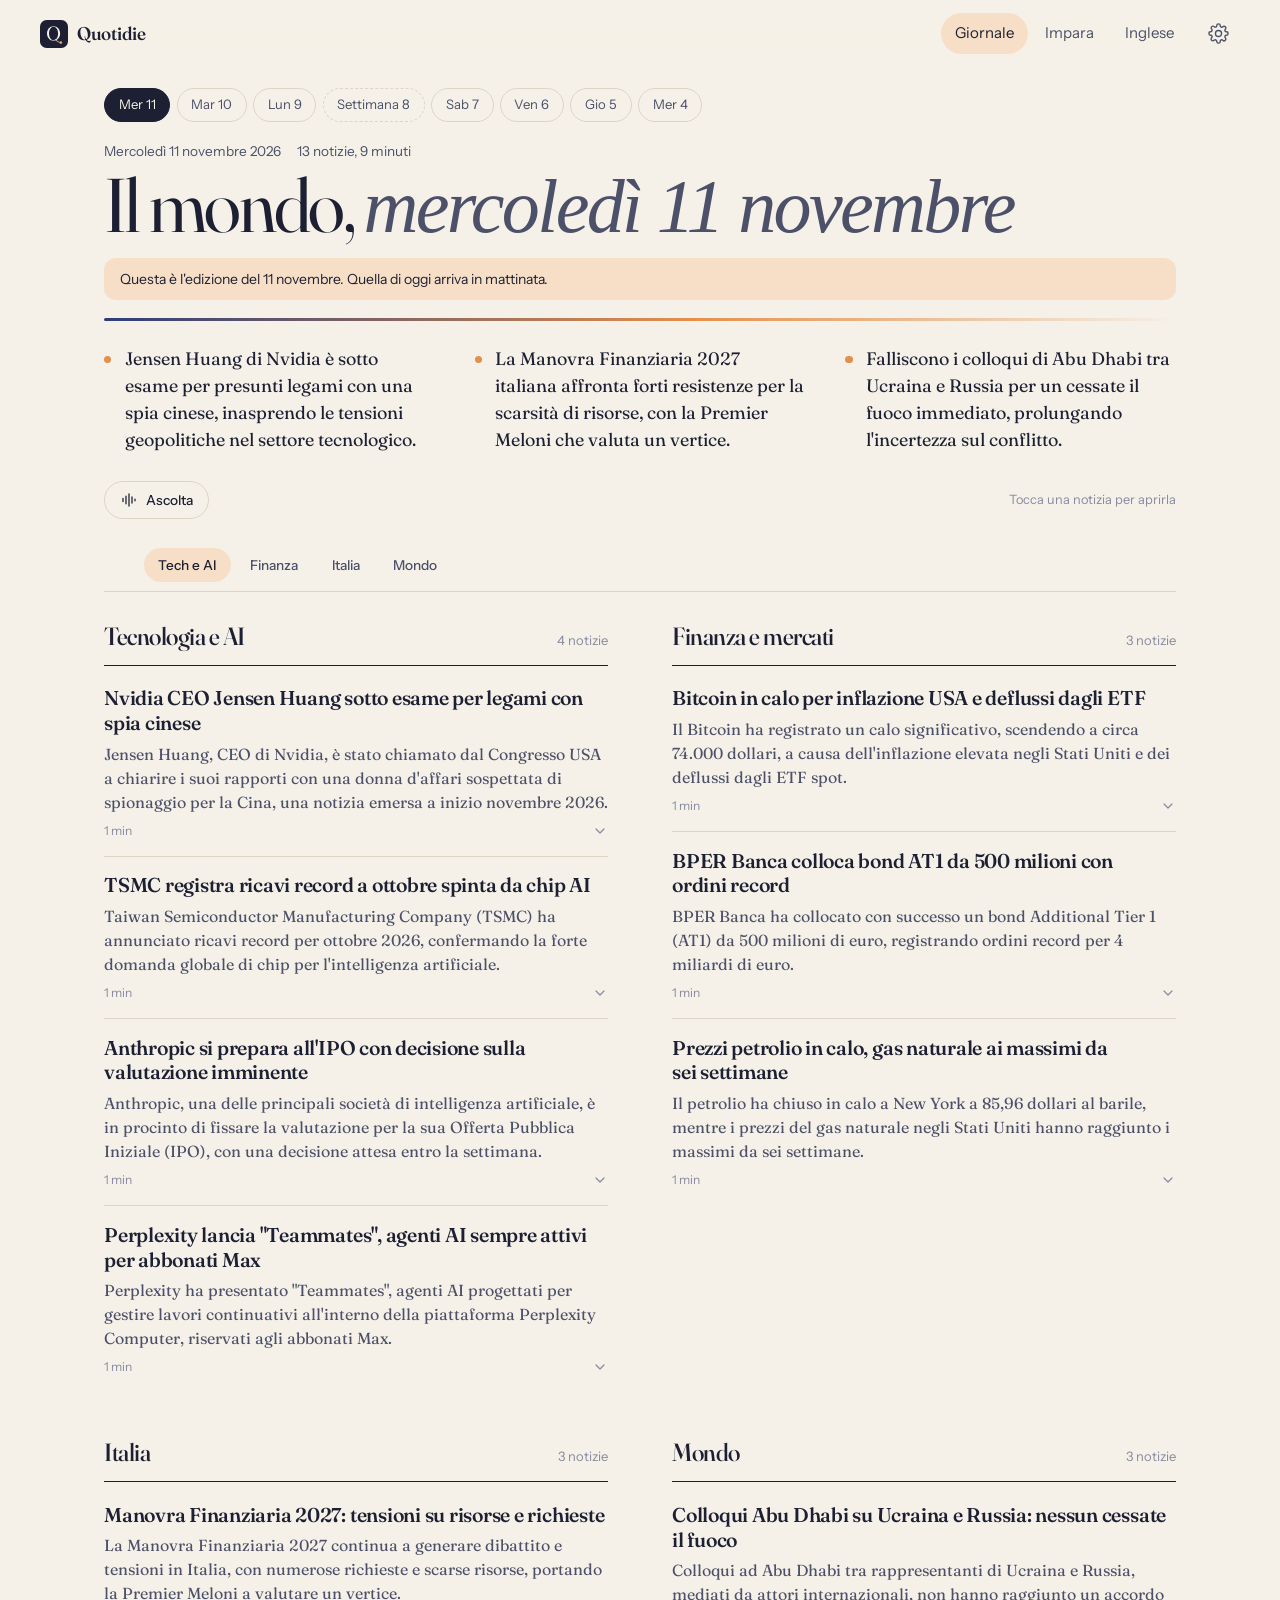
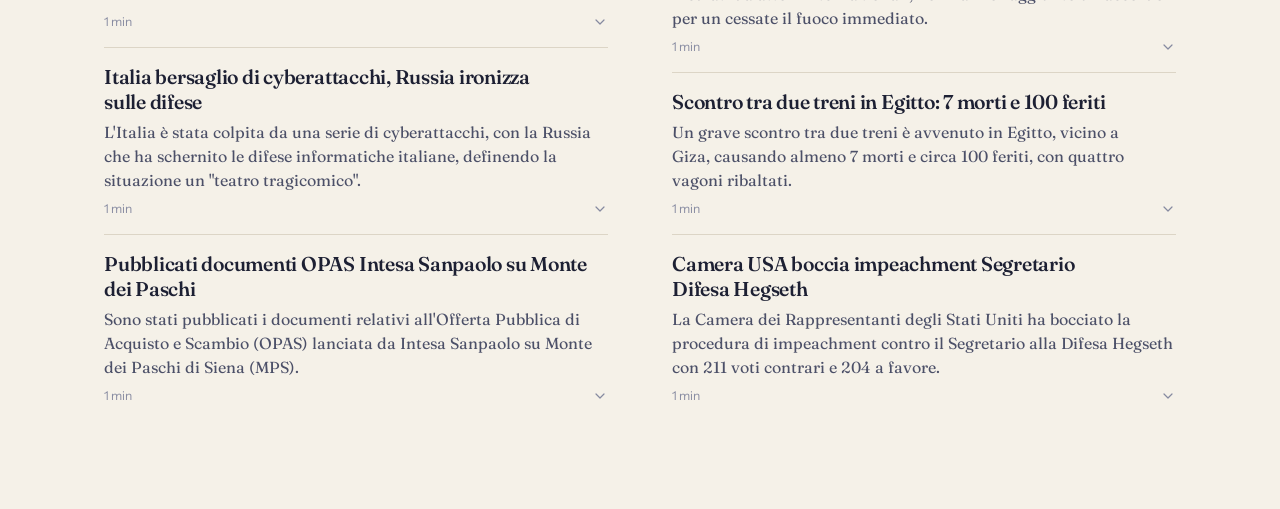
==== commit 2101e843: "Nuova sezione Inglese (5 parole B2/C1 al giorno con ripasso) e orari anticipati" ====
--- a/index.html
+++ b/index.html
@@ -47,6 +47,7 @@
     <nav class="topnav" aria-label="Sezioni">
       <a href="#/news" data-tab="news">Giornale</a>
       <a href="#/learn" data-tab="learn">Impara</a>
+      <a href="#/english" data-tab="english">Inglese</a>
     </nav>
     <button class="icon-btn run-chip" id="run-chip" type="button" hidden aria-label="Stato dell'aggiornamento">
       <span class="run-chip-dot"></span><span class="run-chip-text">Aggiornamento</span>
@@ -95,6 +96,10 @@
       <svg viewBox="0 0 24 24" aria-hidden="true"><path d="M12 7c-2-1.6-4.6-2-8-2v13c3.4 0 6 .4 8 2 2-1.6 4.6-2 8-2V5c-3.4 0-6 .4-8 2Z"/><path d="M12 7v13"/></svg>
       <span>Impara</span>
     </a>
+    <a href="#/english" data-tab="english">
+      <svg viewBox="0 0 24 24" aria-hidden="true"><path d="M4 6.5h9M8.5 4.5v2M6 6.5c.4 3 2.6 5.6 5.5 6.5M11 6.5c-.6 3.4-3.2 6.2-6.5 7"/><path d="M12.5 20l3.75-9 3.75 9M14 16.5h4.5"/></svg>
+      <span>Inglese</span>
+    </a>
   </nav>
 
   <!-- Finestra dal basso (aggiornamento dell'edizione) -->
--- a/style.css
+++ b/style.css
@@ -847,8 +847,8 @@
   font-family: var(--sans);
 }
 @keyframes rise { from { transform: translateY(20px); opacity: 0; } to { transform: none; opacity: 1; } }
-.player-bar { height: 2px; background: color-mix(in srgb, var(--paper) 20%, transparent); }
-.player-bar span { display: block; height: 100%; background: var(--sun); transform-origin: 0 50%; transform: scaleX(0); transition: transform .4s ease; }
+.player-bar { height: 5px; background: color-mix(in srgb, var(--paper) 20%, transparent); cursor: pointer; position: relative; touch-action: none; }
+.player-bar span { display: block; height: 100%; background: var(--sun); transform-origin: 0 50%; transform: scaleX(0); transition: transform .15s linear; }
 .player-row { display: flex; align-items: center; gap: .1rem; padding: .4rem .4rem .4rem 1rem; }
 .player-info { flex: 1; min-width: 0; line-height: 1.25; }
 .player-info b { display: block; font-size: .88rem; font-weight: 600; white-space: nowrap; overflow: hidden; text-overflow: ellipsis; }
@@ -1030,3 +1030,144 @@
 }
 
 [hidden] { display: none !important; }
+
+/* ===================== QUOTIDIE ENGLISH — INIZIO ===================== */
+.tabbar { grid-template-columns: repeat(3, 1fr); }
+
+.en { max-width: var(--measure); margin: 0 auto; }
+.en-head h1 {
+  font-variation-settings: "opsz" 144; font-weight: 380;
+  font-size: clamp(2.2rem, 9.5vw, 3.6rem); line-height: 1.02; letter-spacing: -.03em;
+  margin: .35rem 0 .9rem;
+}
+.en-head h1 em { font-style: italic; font-weight: 300; color: var(--ink-soft); }
+.en-stats {
+  display: flex; flex-wrap: wrap; gap: .3rem 1.1rem;
+  font-family: var(--sans); font-size: .82rem; color: var(--ink-soft);
+  margin-bottom: 1.4rem;
+}
+.en-stats b { color: var(--ink); font-weight: 600; }
+
+/* Mazzo di schede: scorrimento orizzontale con aggancio */
+.en-deck {
+  display: flex; overflow-x: auto; scroll-snap-type: x mandatory;
+  scrollbar-width: none; -webkit-overflow-scrolling: touch;
+  margin: 0 calc(var(--gutter) * -1); padding: .2rem 0 .6rem;
+  outline: none;
+}
+.en-deck::-webkit-scrollbar { display: none; }
+.en-card {
+  flex: 0 0 100%; scroll-snap-align: center;
+  padding: 0 var(--gutter);
+  perspective: 1400px; cursor: pointer;
+  display: grid;
+}
+.en-face {
+  grid-area: 1 / 1;
+  min-height: 0;
+  display: flex; flex-direction: column;
+  padding: 1.3rem 1.3rem 1.2rem;
+  background: var(--paper-raised);
+  border: 1px solid var(--rule); border-radius: 22px;
+  box-shadow: 0 1px 0 rgba(0, 0, 0, .02), 0 12px 30px -18px rgba(29, 32, 51, .25);
+  backface-visibility: hidden; -webkit-backface-visibility: hidden;
+  transition: transform .55s var(--ease);
+}
+.en-back { transform: rotateY(180deg); }
+.en-card.is-flipped .en-front { transform: rotateY(-180deg); }
+.en-card.is-flipped .en-back { transform: rotateY(0); }
+.en-meta { display: flex; justify-content: space-between; gap: 1rem; font-family: var(--sans); font-size: .78rem; color: var(--ink-faint); }
+.en-word {
+  margin: 1.6rem 0 .35rem;
+  font-variation-settings: "opsz" 144; font-weight: 420;
+  font-size: clamp(2.4rem, 12vw, 3.4rem); line-height: 1.02; letter-spacing: -.025em;
+  overflow-wrap: anywhere;
+}
+.en-pron { display: flex; align-items: center; gap: .6rem; font-family: var(--sans); font-size: 1rem; color: var(--ink-soft); }
+.en-tags { display: flex; flex-wrap: wrap; gap: .35rem; margin-top: .9rem; }
+.en-tags span {
+  font-family: var(--sans); font-size: .74rem; padding: .2rem .6rem;
+  border: 1px solid var(--rule); border-radius: 999px; color: var(--ink-soft);
+}
+.en-turn { margin: auto 0 0; padding-top: 1.4rem; font-family: var(--sans); font-size: .8rem; color: var(--ink-faint); }
+/* Fronte e retro nella stessa cella: la scheda prende l'altezza della faccia visibile */
+.en-back { gap: .55rem; }
+.en-front { min-height: 24rem; }
+.en-card:not(.is-flipped) .en-back,
+.en-card.is-flipped .en-front { max-height: 24rem; overflow: hidden; }
+.en-meaning { margin: .5rem 0 0; font-size: 1.3rem; line-height: 1.3; font-variation-settings: "opsz" 48; font-weight: 500; }
+.en-def { margin: 0; color: var(--ink-soft); font-style: italic; }
+.en-examples { margin: .2rem 0 0; padding-left: 1.1rem; }
+.en-examples li { margin-bottom: .3rem; }
+.en-examples li::marker { color: var(--sun); }
+.en-tr { margin: 0; font-family: var(--sans); font-size: .84rem; color: var(--ink-faint); }
+.en-row { margin: 0; font-size: .95rem; }
+.en-row b { font-family: var(--sans); font-size: .76rem; font-weight: 600; color: var(--accent); margin-right: .35rem; }
+.en-warn { margin: .2rem 0 0; padding: .6rem .8rem; border-radius: 12px; background: var(--sun-soft); font-family: var(--sans); font-size: .84rem; line-height: 1.45; }
+.en-grade { display: flex; gap: .5rem; margin-top: auto; padding-top: .8rem; }
+.en-grade .btn { flex: 1; }
+
+.icon-round {
+  display: grid; place-items: center; flex: none;
+  width: 44px; height: 44px; border-radius: 50%;
+  background: transparent; border: 1px solid var(--rule); color: var(--ink);
+  cursor: pointer; transition: background-color .15s ease, transform .15s ease;
+}
+.icon-round:active { transform: scale(.94); background: var(--press); }
+.icon-round svg { width: 20px; height: 20px; fill: none; stroke: currentColor; stroke-width: 1.7; stroke-linecap: round; stroke-linejoin: round; }
+.icon-round.small { width: 36px; height: 36px; border-color: transparent; background: var(--sun-soft); }
+.icon-round.small svg { width: 18px; height: 18px; }
+
+.en-nav { display: flex; align-items: center; justify-content: space-between; margin-top: .4rem; }
+.en-dots { display: flex; gap: 7px; }
+.en-dots i { width: 8px; height: 8px; border-radius: 50%; background: var(--rule); transition: background-color .25s ease, transform .25s ease; }
+.en-dots i.on { background: var(--sun); transform: scale(1.25); }
+.en-hint { text-align: center; font-family: var(--sans); font-size: .78rem; color: var(--ink-faint); margin: .6rem 0 2rem; }
+
+/* Ripasso */
+.en-quiz { padding: 1.3rem; border: 1px solid var(--rule); border-radius: 18px; background: var(--paper-raised); scroll-margin-top: calc(var(--topbar-h) + var(--safe-top) + 1rem); }
+.en-quiz-head { display: flex; align-items: baseline; justify-content: space-between; gap: 1rem; }
+.en-quiz h2 { margin: 0; font-variation-settings: "opsz" 96; font-weight: 500; font-size: 1.45rem; letter-spacing: -.02em; }
+.en-quiz .meta { font-family: var(--sans); font-size: .8rem; color: var(--ink-faint); }
+.en-quiz > p { color: var(--ink-soft); margin: .4rem 0 1rem; }
+.en-quiz .btn.primary { width: 100%; min-height: 48px; }
+.en-q { font-size: 1.2rem; line-height: 1.45; margin: .8rem 0 1rem !important; color: var(--ink) !important; }
+.en-blank { display: inline-block; min-width: 4.5rem; border-bottom: 2px solid var(--sun); color: transparent; }
+.en-options { display: grid; gap: .5rem; }
+.en-opt {
+  text-align: left; min-height: 48px; padding: .7rem 1rem;
+  font-family: var(--sans); font-size: .95rem; line-height: 1.35;
+  background: var(--paper); border: 1px solid var(--rule); border-radius: 14px; color: var(--ink);
+  cursor: pointer; transition: border-color .15s ease, background-color .15s ease;
+}
+.en-opt:active { background: var(--press); }
+.en-opt.ok { border-color: #4F9D69; background: color-mix(in srgb, #4F9D69 14%, var(--paper)); }
+.en-opt.ko { border-color: #C4553B; background: color-mix(in srgb, #C4553B 12%, var(--paper)); }
+.en-opt[disabled] { cursor: default; }
+.en-feedback p { margin: .9rem 0 .2rem; }
+.en-feedback .btn { margin-top: .9rem; }
+
+/* Archivio */
+.en-item { border-bottom: 1px solid var(--rule); }
+.en-item summary {
+  display: grid; grid-template-columns: 1fr auto; gap: .1rem .8rem; align-items: center;
+  padding: .85rem 0; cursor: pointer; list-style: none;
+}
+.en-item summary::-webkit-details-marker { display: none; }
+.en-item summary b { font-variation-settings: "opsz" 48; font-weight: 560; font-size: 1.1rem; }
+.en-item summary small { font-family: var(--sans); color: var(--ink-faint); font-size: .78rem; }
+.en-item-sub { grid-column: 1; font-family: var(--sans); font-size: .85rem; color: var(--ink-soft); }
+.en-pill { grid-column: 2; grid-row: 1 / 3; font-family: var(--sans); font-size: .72rem; padding: .2rem .55rem; border-radius: 999px; }
+.en-pill.ok { background: var(--sun-soft); color: var(--ink); }
+.en-pill.due { border: 1px solid var(--sun); color: var(--ink); }
+.en-item-body { padding: 0 0 1rem; }
+.en-item-body p { margin: 0 0 .5rem; color: var(--ink-soft); font-style: italic; }
+
+@media (min-width: 900px) {
+  .en-deck { margin: 0; }
+  .en-card { padding: 0 2px; }
+}
+@media (prefers-reduced-motion: reduce) {
+  .en-face { transition: none; }
+}
+/* ===================== QUOTIDIE ENGLISH — FINE ===================== */
